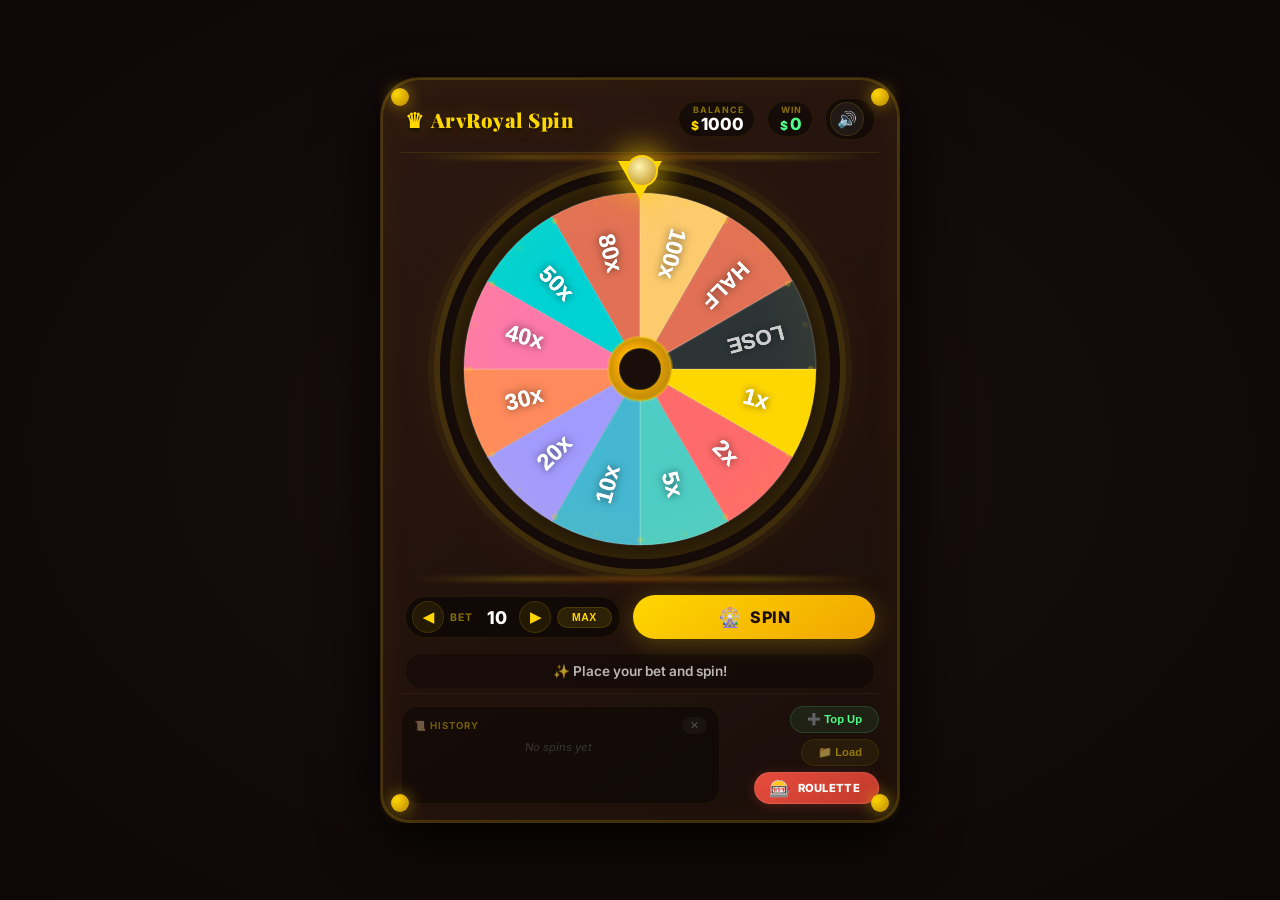
==== wheeloffortune.html @ 5ef1c6c4 "Create wheeloffortune.html" ====
<!DOCTYPE html>
<html lang="en">
<head>
    <meta charset="UTF-8" />
    <meta name="viewport" content="width=device-width, initial-scale=1.0, maximum-scale=1.0, user-scalable=no" />
    <title>🎰 ArvRoyal Spin - Wheel of Fortune</title>

    <!-- Google Fonts -->
    <link rel="preconnect" href="https://fonts.googleapis.com" />
    <link rel="preconnect" href="https://fonts.gstatic.com" crossorigin />
    <link href="https://fonts.googleapis.com/css2?family=Playfair+Display:ital,wght@0,700;0,900;1,700&family=Inter:wght@400;500;600;700;800;900&display=swap" rel="stylesheet" />

    <style>
        /* ── RESET & BASE ── */
        * {
            margin: 0;
            padding: 0;
            box-sizing: border-box;
        }

        body {
            background: radial-gradient(ellipse at center, #1a0e0e 0%, #0d0707 100%);
            min-height: 100vh;
            display: flex;
            justify-content: center;
            align-items: center;
            font-family: 'Inter', sans-serif;
            padding: 12px;
            margin: 0;
        }

        /* ── SLOT MACHINE SHELL ── */
        .slot-machine {
            position: relative;
            width: 100%;
            max-width: 520px;
            background: linear-gradient(145deg, #2c1810 0%, #1a0e0a 100%);
            border-radius: 40px 40px 28px 28px;
            padding: 20px 20px 18px;
            box-shadow:
                0 20px 60px rgba(0, 0, 0, 0.9),
                inset 0 0 0 2px rgba(255, 215, 0, 0.15),
                inset 0 0 40px rgba(255, 215, 0, 0.05);
            border: 1px solid rgba(255, 215, 0, 0.12);
            transition: all 0.3s;
        }

        /* ── CORNER GEMS ── */
        .corner-gem {
            position: absolute;
            width: 18px;
            height: 18px;
            border-radius: 50%;
            background: radial-gradient(circle at 30% 30%, #ffd700, #b8860b);
            box-shadow: 0 0 16px rgba(255, 215, 0, 0.5);
            pointer-events: none;
            z-index: 5;
        }
        .corner-gem.tl {
            top: 10px;
            left: 10px;
        }
        .corner-gem.tr {
            top: 10px;
            right: 10px;
        }
        .corner-gem.bl {
            bottom: 10px;
            left: 10px;
        }
        .corner-gem.br {
            bottom: 10px;
            right: 10px;
        }

        /* ── TOP BAR ── */
        .cabinet-top {
            display: flex;
            justify-content: space-between;
            align-items: center;
            padding: 0 4px 12px 4px;
            border-bottom: 1px solid rgba(255, 215, 0, 0.10);
            flex-wrap: wrap;
            gap: 6px;
        }

        .title {
            font-family: 'Playfair Display', serif;
            font-weight: 900;
            font-size: 1.25rem;
            color: #ffd700;
            text-shadow: 0 0 20px rgba(255, 215, 0, 0.25), 0 2px 4px rgba(0, 0, 0, 0.8);
            letter-spacing: 0.5px;
            display: flex;
            align-items: center;
            gap: 6px;
            cursor: pointer;
            user-select: none;
        }
        .title .icon {
            font-size: 1.3rem;
        }

        .stats {
            display: flex;
            align-items: center;
            gap: 12px;
            flex-wrap: wrap;
        }

        .stat {
            display: flex;
            flex-direction: column;
            align-items: flex-end;
            line-height: 1.1;
            background: rgba(0, 0, 0, 0.45);
            padding: 3px 10px 3px 12px;
            border-radius: 20px;
            border: 1px solid rgba(255, 215, 0, 0.08);
        }
        .stat .label {
            font-size: 0.55rem;
            font-weight: 700;
            letter-spacing: 1px;
            color: rgba(255, 215, 0, 0.5);
            text-transform: uppercase;
        }
        .stat .value {
            font-weight: 800;
            font-size: 1.05rem;
            color: #fff;
        }
        .stat .value .currency {
            color: #ffd700;
            font-size: 0.75rem;
            margin-right: 2px;
        }
        .stat .value.win {
            color: #4eff8a;
        }
        .stat .value.win .currency {
            color: #4eff8a;
        }

        .mute-btn {
            background: rgba(255, 255, 255, 0.06);
            border: 1px solid rgba(255, 215, 0, 0.12);
            border-radius: 50%;
            width: 34px;
            height: 34px;
            font-size: 1rem;
            cursor: pointer;
            transition: 0.2s;
            color: #ffd700;
            display: flex;
            align-items: center;
            justify-content: center;
        }
        .mute-btn:hover {
            background: rgba(255, 215, 0, 0.12);
            transform: scale(1.05);
        }

        /* ── REELS AREA (WHEEL) ── */
        .reels-area {
            position: relative;
            padding: 16px 0 14px;
            display: flex;
            justify-content: center;
            align-items: center;
        }

        .led-strip {
            position: absolute;
            left: 10px;
            right: 10px;
            height: 4px;
            background: linear-gradient(90deg, transparent, #ffd700, #ff6b00, #ffd700, transparent);
            border-radius: 4px;
            opacity: 0.3;
            filter: blur(2px);
        }
        .led-strip.top {
            top: 2px;
        }
        .led-strip.bottom {
            bottom: 2px;
        }

        /* ── WHEEL CONTAINER ── */
        .wheel-wrapper {
            position: relative;
            width: 100%;
            max-width: 400px;
            aspect-ratio: 1/1;
            margin: 0 auto;
        }

        /* ── POINTER ── */
        .pointer {
            position: absolute;
            top: -8px;
            left: 50%;
            transform: translateX(-50%);
            z-index: 20;
            width: 0;
            height: 0;
            border-left: 22px solid transparent;
            border-right: 22px solid transparent;
            border-top: 38px solid #ffd700;
            filter: drop-shadow(0 0 18px rgba(255, 215, 0, 0.7));
            pointer-events: none;
        }
        .pointer::after {
            content: '';
            position: absolute;
            top: -44px;
            left: -14px;
            width: 28px;
            height: 28px;
            border-radius: 50%;
            background: radial-gradient(circle at 40% 35%, #fff5b0, #b8860b);
            box-shadow: 0 0 30px rgba(255, 215, 0, 0.5);
            border: 2px solid #ffd700;
        }

        /* ── CANVAS ── */
        #wheelCanvas {
            width: 100% !important;
            height: 100% !important;
            display: block;
            border-radius: 50%;
            box-shadow:
                0 0 0 6px rgba(255, 215, 0, 0.08),
                0 0 0 12px rgba(255, 215, 0, 0.04),
                0 0 60px rgba(255, 215, 0, 0.06),
                inset 0 0 60px rgba(0, 0, 0, 0.4);
            cursor: pointer;
            background: #1a0e0a;
            touch-action: none;
        }

        /* ── CONTROLS ── */
        .controls {
            display: flex;
            justify-content: space-between;
            align-items: center;
            gap: 12px;
            padding: 12px 4px 6px;
            flex-wrap: wrap;
        }

        .bet-section {
            display: flex;
            align-items: center;
            gap: 6px;
            background: rgba(0, 0, 0, 0.5);
            border-radius: 30px;
            padding: 4px 8px 4px 6px;
            border: 1px solid rgba(255, 215, 0, 0.08);
            flex-wrap: wrap;
        }
        .bet-label {
            font-size: 0.65rem;
            font-weight: 700;
            letter-spacing: 1px;
            color: rgba(255, 215, 0, 0.5);
            text-transform: uppercase;
            margin-right: 2px;
        }
        .bet-display {
            font-weight: 800;
            font-size: 1.1rem;
            color: #fff;
            min-width: 32px;
            text-align: center;
        }
        .bet-btn {
            background: rgba(255, 215, 0, 0.08);
            border: 1px solid rgba(255, 215, 0, 0.12);
            border-radius: 50%;
            width: 32px;
            height: 32px;
            font-size: 0.85rem;
            color: #ffd700;
            cursor: pointer;
            transition: 0.2s;
            display: flex;
            align-items: center;
            justify-content: center;
            font-weight: 700;
        }
        .bet-btn:hover {
            background: rgba(255, 215, 0, 0.18);
            transform: scale(1.05);
        }
        .bet-btn:active {
            transform: scale(0.92);
        }

        .max-btn {
            background: rgba(255, 215, 0, 0.12);
            border: 1px solid rgba(255, 215, 0, 0.15);
            border-radius: 20px;
            padding: 4px 14px;
            font-size: 0.65rem;
            font-weight: 800;
            color: #ffd700;
            cursor: pointer;
            transition: 0.2s;
            letter-spacing: 0.5px;
            text-transform: uppercase;
        }
        .max-btn:hover {
            background: rgba(255, 215, 0, 0.22);
        }

        .spin-btn {
            background: linear-gradient(145deg, #ffd700, #f0a500);
            border: none;
            border-radius: 40px;
            padding: 10px 28px;
            font-family: 'Inter', sans-serif;
            font-weight: 800;
            font-size: 1rem;
            color: #1a0e0a;
            cursor: pointer;
            transition: 0.25s;
            display: flex;
            align-items: center;
            gap: 8px;
            box-shadow: 0 4px 24px rgba(255, 215, 0, 0.25);
            letter-spacing: 0.5px;
            flex: 1;
            justify-content: center;
            min-width: 120px;
            text-transform: uppercase;
        }
        .spin-btn:hover:not(:disabled) {
            transform: translateY(-2px);
            box-shadow: 0 8px 32px rgba(255, 215, 0, 0.35);
        }
        .spin-btn:active:not(:disabled) {
            transform: scale(0.96);
        }
        .spin-btn:disabled {
            opacity: 0.5;
            cursor: not-allowed;
            transform: none;
            box-shadow: none;
        }
        .spin-btn .spin-icon {
            font-size: 1.2rem;
        }

        /* ── MESSAGE ── */
        .message-area {
            padding: 8px 4px 4px;
            text-align: center;
        }
        .message {
            font-size: 0.85rem;
            font-weight: 600;
            color: rgba(255, 255, 255, 0.7);
            padding: 6px 12px;
            border-radius: 20px;
            background: rgba(0, 0, 0, 0.3);
            min-height: 36px;
            display: flex;
            align-items: center;
            justify-content: center;
            gap: 8px;
            transition: 0.3s;
            border: 1px solid rgba(255, 215, 0, 0.04);
        }
        .message.win {
            color: #4eff8a;
            border-color: rgba(78, 255, 138, 0.15);
            background: rgba(78, 255, 138, 0.06);
        }
        .message.lose {
            color: #ff4757;
            border-color: rgba(255, 71, 87, 0.15);
            background: rgba(255, 71, 87, 0.06);
        }
        .message.half {
            color: #ffa502;
            border-color: rgba(255, 165, 2, 0.15);
            background: rgba(255, 165, 2, 0.06);
        }
        .message.jackpot {
            color: #ffd700;
            border-color: rgba(255, 215, 0, 0.25);
            background: rgba(255, 215, 0, 0.08);
            animation: pulseGold 0.8s ease-in-out infinite alternate;
        }

        @keyframes pulseGold {
            0% {
                text-shadow: 0 0 10px rgba(255, 215, 0, 0.2);
            }
            100% {
                text-shadow: 0 0 30px rgba(255, 215, 0, 0.6);
            }
        }

        /* ── BOTTOM PANEL ── */
        .bottom-panel {
            display: flex;
            gap: 12px;
            padding-top: 12px;
            border-top: 1px solid rgba(255, 215, 0, 0.06);
            flex-wrap: wrap;
        }

        .history-box {
            flex: 2;
            min-width: 140px;
            background: rgba(0, 0, 0, 0.35);
            border-radius: 16px;
            padding: 10px 12px;
            border: 1px solid rgba(255, 215, 0, 0.05);
            max-height: 110px;
            display: flex;
            flex-direction: column;
        }
        .history-header {
            display: flex;
            justify-content: space-between;
            align-items: center;
            font-size: 0.6rem;
            font-weight: 700;
            letter-spacing: 1px;
            color: rgba(255, 215, 0, 0.4);
            text-transform: uppercase;
            margin-bottom: 4px;
        }
        .clear-btn {
            background: rgba(255, 255, 255, 0.04);
            border: none;
            color: rgba(255, 255, 255, 0.25);
            cursor: pointer;
            font-size: 0.7rem;
            padding: 2px 8px;
            border-radius: 10px;
            transition: 0.2s;
        }
        .clear-btn:hover {
            color: #ff4757;
            background: rgba(255, 71, 87, 0.08);
        }
        .history-list {
            list-style: none;
            overflow-y: auto;
            flex: 1;
            font-size: 0.7rem;
            font-weight: 500;
            color: rgba(255, 255, 255, 0.5);
            padding-right: 4px;
            display: flex;
            flex-direction: column;
            gap: 2px;
        }
        .history-list::-webkit-scrollbar {
            width: 3px;
        }
        .history-list::-webkit-scrollbar-track {
            background: transparent;
        }
        .history-list::-webkit-scrollbar-thumb {
            background: rgba(255, 215, 0, 0.2);
            border-radius: 10px;
        }
        .history-list li {
            padding: 2px 6px;
            border-radius: 6px;
            background: rgba(255, 255, 255, 0.02);
            display: flex;
            justify-content: space-between;
            white-space: nowrap;
        }
        .history-list li.empty {
            color: rgba(255, 255, 255, 0.15);
            font-style: italic;
            justify-content: center;
            background: transparent;
        }
        .history-list li .h-win {
            color: #4eff8a;
        }
        .history-list li .h-lose {
            color: #ff4757;
        }
        .history-list li .h-half {
            color: #ffa502;
        }
        .history-list li .h-mult {
            color: #ffd700;
        }

        .db-buttons {
            display: flex;
            gap: 6px;
            align-items: center;
            flex-wrap: wrap;
            flex: 1;
            min-width: 100px;
            justify-content: flex-end;
        }
        .topup-btn {
            background: rgba(78, 255, 138, 0.08);
            border: 1px solid rgba(78, 255, 138, 0.15);
            border-radius: 20px;
            padding: 6px 16px;
            font-size: 0.7rem;
            font-weight: 700;
            color: #4eff8a;
            cursor: pointer;
            transition: 0.2s;
            white-space: nowrap;
        }
        .topup-btn:hover {
            background: rgba(78, 255, 138, 0.16);
        }

        /* ── ROULETTE BUTTON (inline design) ── */
        .roulette-btn {
            display: inline-flex;
            align-items: center;
            gap: 6px;
            background: linear-gradient(145deg, #e74c3c, #c0392b);
            border: 1px solid rgba(255, 255, 255, 0.10);
            border-radius: 20px;
            padding: 6px 18px 6px 14px;
            font-size: 0.7rem;
            font-weight: 800;
            color: #fff;
            text-decoration: none;
            cursor: pointer;
            transition: 0.25s;
            box-shadow: 0 2px 12px rgba(231, 76, 60, 0.25);
            letter-spacing: 0.3px;
            text-transform: uppercase;
            font-family: 'Inter', sans-serif;
            white-space: nowrap;
        }
        .roulette-btn:hover {
            transform: translateY(-2px) scale(1.02);
            box-shadow: 0 6px 24px rgba(231, 76, 60, 0.4);
            background: linear-gradient(145deg, #ff6b6b, #e74c3c);
        }
        .roulette-btn:active {
            transform: scale(0.94);
            box-shadow: 0 2px 8px rgba(231, 76, 60, 0.2);
        }
        .roulette-btn .roulette-icon {
            font-size: 1.1rem;
            line-height: 1;
        }

        #fileInput {
            display: none;
        }
        .load-btn {
            background: rgba(255, 215, 0, 0.06);
            border: 1px solid rgba(255, 215, 0, 0.08);
            border-radius: 20px;
            padding: 6px 16px;
            font-size: 0.7rem;
            font-weight: 700;
            color: rgba(255, 215, 0, 0.5);
            cursor: pointer;
            transition: 0.2s;
            white-space: nowrap;
        }
        .load-btn:hover {
            background: rgba(255, 215, 0, 0.12);
            color: #ffd700;
        }

        /* ── RESPONSIVE ── */
        @media (max-width: 480px) {
            .slot-machine {
                padding: 14px 12px 12px;
                border-radius: 28px;
            }
            .title {
                font-size: 1rem;
            }
            .stat .value {
                font-size: 0.9rem;
            }
            .stat {
                padding: 2px 8px;
            }
            .bet-display {
                font-size: 0.95rem;
                min-width: 24px;
            }
            .spin-btn {
                padding: 8px 18px;
                font-size: 0.85rem;
                min-width: 90px;
            }
            .pointer {
                border-left-width: 16px;
                border-right-width: 16px;
                border-top-width: 28px;
                top: -4px;
            }
            .pointer::after {
                width: 20px;
                height: 20px;
                top: -34px;
                left: -10px;
            }
            .corner-gem {
                width: 12px;
                height: 12px;
            }
            .bottom-panel {
                flex-direction: column;
                gap: 8px;
            }
            .db-buttons {
                justify-content: flex-start;
            }
            .history-box {
                max-height: 80px;
            }
            .message {
                font-size: 0.75rem;
                min-height: 30px;
            }
            .roulette-btn {
                font-size: 0.6rem;
                padding: 5px 12px 5px 10px;
            }
            .roulette-btn .roulette-icon {
                font-size: 0.9rem;
            }
        }

        @media (max-width: 380px) {
            .stats {
                gap: 6px;
            }
            .stat .label {
                font-size: 0.45rem;
            }
            .stat .value {
                font-size: 0.75rem;
            }
            .bet-section {
                padding: 2px 6px;
            }
            .bet-btn {
                width: 26px;
                height: 26px;
                font-size: 0.7rem;
            }
            .max-btn {
                font-size: 0.55rem;
                padding: 2px 10px;
            }
            .spin-btn {
                font-size: 0.7rem;
                padding: 6px 14px;
                min-width: 70px;
            }
            .roulette-btn {
                font-size: 0.55rem;
                padding: 4px 10px 4px 8px;
            }
            .roulette-btn .roulette-icon {
                font-size: 0.8rem;
            }
        }

        /* ── SPINNING OVERLAY ── */
        .spin-overlay {
            display: none;
            position: absolute;
            inset: 0;
            border-radius: 50%;
            background: radial-gradient(circle, rgba(255, 215, 0, 0.02), transparent 70%);
            pointer-events: none;
            z-index: 10;
            animation: spinGlow 1s ease-in-out infinite alternate;
        }
        .spin-overlay.active {
            display: block;
        }

        @keyframes spinGlow {
            0% {
                opacity: 0.2;
                transform: scale(0.98);
            }
            100% {
                opacity: 0.6;
                transform: scale(1.02);
            }
        }

        /* ── WIN POPUP ── */
        .win-popup {
            display: none;
            position: absolute;
            top: 50%;
            left: 50%;
            transform: translate(-50%, -50%);
            z-index: 30;
            font-family: 'Playfair Display', serif;
            font-weight: 900;
            font-size: 2.2rem;
            color: #ffd700;
            text-shadow: 0 0 40px rgba(255, 215, 0, 0.6), 0 4px 20px rgba(0, 0, 0, 0.8);
            text-align: center;
            pointer-events: none;
            animation: popUp 0.7s cubic-bezier(0.34, 1.56, 0.64, 1) forwards;
        }
        .win-popup.show {
            display: block;
        }
        .win-popup .sub {
            font-size: 0.9rem;
            font-weight: 700;
            color: rgba(255, 255, 255, 0.6);
            font-family: 'Inter', sans-serif;
            margin-top: 4px;
        }

        @keyframes popUp {
            0% {
                transform: translate(-50%, -50%) scale(0.2);
                opacity: 0;
            }
            100% {
                transform: translate(-50%, -50%) scale(1);
                opacity: 1;
            }
        }

        /* ── CONFETTI ── */
        .confetti-container {
            position: absolute;
            inset: -20px;
            pointer-events: none;
            z-index: 25;
            overflow: hidden;
            border-radius: 50%;
        }
        .confetti-piece {
            position: absolute;
            width: 8px;
            height: 8px;
            border-radius: 2px;
            animation: confettiFall linear forwards;
        }
        @keyframes confettiFall {
            0% {
                transform: translateY(-20px) rotate(0deg);
                opacity: 1;
            }
            100% {
                transform: translateY(calc(100% + 40px)) rotate(720deg);
                opacity: 0;
            }
        }
    </style>
</head>

<body>

    <div class="slot-machine" id="app">

        <!-- Corner gems -->
        <span class="corner-gem tl"></span>
        <span class="corner-gem tr"></span>
        <span class="corner-gem bl"></span>
        <span class="corner-gem br"></span>

        <!-- ─── TOP BAR ─── -->
        <div class="cabinet-top">
            <div class="title">
                <span class="icon">♛</span> ArvRoyal Spin
            </div>
            <div class="stats">
                <div class="stat">
                    <span class="label">BALANCE</span>
                    <span class="value balance" id="balanceDisplay"><span class="currency">$</span>1000</span>
                </div>
                <div class="stat">
                    <span class="label">WIN</span>
                    <span class="value win" id="winDisplay"><span class="currency">$</span>0</span>
                </div>
                <div class="stat" style="flex-direction:row;gap:6px;align-items:center;padding-left:4px;">
                    <button class="mute-btn" id="muteBtn" aria-label="Toggle sound">🔊</button>
                </div>
            </div>
        </div>

        <!-- ─── WHEEL AREA ─── -->
        <div class="reels-area">
            <div class="led-strip top"></div>
            <div class="led-strip bottom"></div>

            <div class="wheel-wrapper" id="wheelWrapper">
                <!-- Pointer -->
                <div class="pointer" id="pointer"></div>

                <!-- Canvas -->
                <canvas id="wheelCanvas" width="600" height="600"></canvas>

                <!-- Overlays -->
                <div class="spin-overlay" id="spinOverlay"></div>
                <div class="win-popup" id="winPopup">
                    <span id="popupText">🎉 +$0</span>
                    <div class="sub" id="popupSub">x1 multiplier</div>
                </div>
                <div class="confetti-container" id="confettiContainer"></div>
            </div>
        </div>

        <!-- ─── CONTROLS ─── -->
        <div class="controls">
            <div class="bet-section">
                <button class="bet-btn" id="betDown" aria-label="Decrease bet">◀</button>
                <span class="bet-label">BET</span>
                <span class="bet-display" id="betDisplay">10</span>
                <button class="bet-btn" id="betUp" aria-label="Increase bet">▶</button>
                <button class="max-btn" id="maxBetBtn">MAX</button>
            </div>
            <button class="spin-btn" id="spinBtn">
                <span class="spin-icon">🎡</span> SPIN
            </button>
        </div>

        <!-- ─── MESSAGE ─── -->
        <div class="message-area">
            <div class="message info" id="messageDisplay">✨ Place your bet and spin!</div>
        </div>

        <!-- ─── BOTTOM PANEL ─── -->
        <div class="bottom-panel">
            <div class="history-box">
                <div class="history-header">
                    <span>📜 HISTORY</span>
                    <button class="clear-btn" id="clearHistoryBtn" aria-label="Clear history">✕</button>
                </div>
                <ul class="history-list" id="historyList">
                    <li class="empty">No spins yet</li>
                </ul>
            </div>
            <div class="db-buttons">
                <button class="topup-btn" id="topUpBtn">➕ Top Up</button>
                <button class="load-btn" id="loadBtn">📁 Load</button>
                <!-- ─── ROULETTE BUTTON (inline) ─── -->
                <a href="index.html" class="roulette-btn">
                    <span class="roulette-icon"> 🎰</span> Roulette
                </a>
                <input type="file" id="fileInput" accept=".json" />
            </div>
        </div>
    </div>

    <!-- ════════════════════════════════════════════════
    AUDIO
    ════════════════════════════════════════════════ -->
    <audio id="bgMusic" loop preload="auto">
        <source src="bgmusicslotmachine.mp3" type="audio/mpeg" />
    </audio>
    <audio id="spinningSound" loop preload="auto">
        <source src="Spinning-slotmachine.mp3" type="audio/mpeg" />
    </audio>
    <audio id="jackpotSound" preload="auto">
        <source src="Slot-Machine-Jackpot-Sound-Effect.mp3" type="audio/mpeg" />
    </audio>

    <!-- ════════════════════════════════════════════════
    JAVASCRIPT
    ════════════════════════════════════════════════ -->
    <script>
        (function() {
            'use strict';

            // ─── SEGMENTS ───
            const SEGMENTS = [
                { label: '1x', value: 1, color: '#FFD700' },
                { label: '2x', value: 2, color: '#FF6B6B' },
                { label: '5x', value: 5, color: '#4ECDC4' },
                { label: '10x', value: 10, color: '#45B7D1' },
                { label: '20x', value: 20, color: '#A29BFE' },
                { label: '30x', value: 30, color: '#FF8A5C' },
                { label: '40x', value: 40, color: '#FD79A8' },
                { label: '50x', value: 50, color: '#00D2D3' },
                { label: '80x', value: 80, color: '#E17055' },
                { label: '100x', value: 100, color: '#FDCB6E' },
                { label: 'HALF', value: 'half', color: '#E17055' },
                { label: 'LOSE', value: 'lose', color: '#2D3436' }
            ];

            const NUM_SEGMENTS = SEGMENTS.length;
            const ANGLE_PER_SEG = (2 * Math.PI) / NUM_SEGMENTS;

            // ─── STATE ───
            let balance = 1000;
            let bet = 10;
            let currentWin = 0;
            let history = [];
            let isSpinning = false;
            let isMuted = false;
            let rotation = 0; // current rotation in radians
            let animId = null;

            // ─── DOM REFS ───
            const canvas = document.getElementById('wheelCanvas');
            const ctx = canvas.getContext('2d');
            const balanceDisplay = document.getElementById('balanceDisplay');
            const winDisplay = document.getElementById('winDisplay');
            const betDisplay = document.getElementById('betDisplay');
            const messageDisplay = document.getElementById('messageDisplay');
            const historyList = document.getElementById('historyList');
            const spinBtn = document.getElementById('spinBtn');
            const betUp = document.getElementById('betUp');
            const betDown = document.getElementById('betDown');
            const maxBetBtn = document.getElementById('maxBetBtn');
            const muteBtn = document.getElementById('muteBtn');
            const topUpBtn = document.getElementById('topUpBtn');
            const clearHistoryBtn = document.getElementById('clearHistoryBtn');
            const fileInput = document.getElementById('fileInput');
            const loadBtn = document.getElementById('loadBtn');
            const spinOverlay = document.getElementById('spinOverlay');
            const winPopup = document.getElementById('winPopup');
            const popupText = document.getElementById('popupText');
            const popupSub = document.getElementById('popupSub');
            const confettiContainer = document.getElementById('confettiContainer');

            // ─── AUDIO ───
            const bgMusic = document.getElementById('bgMusic');
            const spinningSound = document.getElementById('spinningSound');
            const jackpotSound = document.getElementById('jackpotSound');

            // ─── HELPERS ───
            function formatCurrency(amount) {
                return '$' + Math.floor(amount);
            }

            function updateUI() {
                balanceDisplay.innerHTML = `<span class="currency">$</span>${Math.floor(balance)}`;
                winDisplay.innerHTML = `<span class="currency">$</span>${Math.floor(currentWin)}`;
                betDisplay.textContent = bet;
                if (balance < bet) {
                    bet = Math.max(1, Math.floor(balance));
                    betDisplay.textContent = bet;
                }
                if (balance <= 0) {
                    spinBtn.disabled = true;
                    messageDisplay.textContent = '💔 Out of funds! Tap Top Up to continue.';
                    messageDisplay.className = 'message lose';
                } else {
                    spinBtn.disabled = isSpinning;
                }
                renderHistory();
                drawWheel();
            }

            function setMessage(text, type = 'info') {
                messageDisplay.textContent = text;
                messageDisplay.className = 'message ' + type;
            }

            // ─── DRAW WHEEL ───
            function drawWheel() {
                const w = canvas.width;
                const h = canvas.height;
                const cx = w / 2;
                const cy = h / 2;
                const radius = Math.min(w, h) * 0.44;

                ctx.clearRect(0, 0, w, h);

                // Glow ring
                const grad = ctx.createRadialGradient(cx, cy, radius * 0.85, cx, cy, radius * 1.08);
                grad.addColorStop(0, 'rgba(255,215,0,0)');
                grad.addColorStop(0.5, 'rgba(255,215,0,0.04)');
                grad.addColorStop(1, 'rgba(255,215,0,0.12)');
                ctx.beginPath();
                ctx.arc(cx, cy, radius * 1.08, 0, 2 * Math.PI);
                ctx.fillStyle = grad;
                ctx.fill();

                // Draw segments
                for (let i = 0; i < NUM_SEGMENTS; i++) {
                    const start = i * ANGLE_PER_SEG + rotation;
                    const end = start + ANGLE_PER_SEG;
                    const seg = SEGMENTS[i];

                    ctx.beginPath();
                    ctx.moveTo(cx, cy);
                    ctx.arc(cx, cy, radius, start, end);
                    ctx.closePath();

                    // Fill
                    ctx.fillStyle = seg.color;
                    ctx.fill();

                    // Border
                    ctx.lineWidth = 1.5;
                    ctx.strokeStyle = 'rgba(255,255,255,0.15)';
                    ctx.stroke();

                    // Label
                    const midAngle = start + ANGLE_PER_SEG / 2;
                    const labelRadius = radius * 0.68;
                    const lx = cx + Math.cos(midAngle) * labelRadius;
                    const ly = cy + Math.sin(midAngle) * labelRadius;

                    ctx.save();
                    ctx.translate(lx, ly);
                    ctx.rotate(midAngle + (midAngle > Math.PI / 2 ? Math.PI : 0));

                    const isSpecial = seg.value === 'half' || seg.value === 'lose';
                    const fontSize = isSpecial ? radius * 0.12 : radius * 0.13;
                    ctx.font = `700 ${fontSize}px 'Inter', sans-serif`;
                    ctx.textAlign = 'center';
                    ctx.textBaseline = 'middle';

                    // Shadow
                    ctx.shadowColor = 'rgba(0,0,0,0.6)';
                    ctx.shadowBlur = 8;
                    ctx.fillStyle = '#fff';
                    ctx.fillText(seg.label, 0, 0);

                    ctx.shadowBlur = 0;
                    ctx.fillStyle = seg.value === 'lose' ? '#ccc' : '#fff';
                    ctx.fillText(seg.label, 0, 0);

                    ctx.restore();
                }

                // Center decoration
                const grad2 = ctx.createRadialGradient(cx - radius * 0.06, cy - radius * 0.06, 0, cx, cy, radius * 0.20);
                grad2.addColorStop(0, '#ffd700');
                grad2.addColorStop(0.5, '#f0a500');
                grad2.addColorStop(1, '#b8860b');
                ctx.beginPath();
                ctx.arc(cx, cy, radius * 0.18, 0, 2 * Math.PI);
                ctx.fillStyle = grad2;
                ctx.fill();
                ctx.lineWidth = 3;
                ctx.strokeStyle = 'rgba(255,215,0,0.3)';
                ctx.stroke();

                // Inner gold ring
                ctx.beginPath();
                ctx.arc(cx, cy, radius * 0.12, 0, 2 * Math.PI);
                ctx.fillStyle = '#1a0e0a';
                ctx.fill();
                ctx.lineWidth = 2;
                ctx.strokeStyle = 'rgba(255,215,0,0.2)';
                ctx.stroke();

                // Outer ring dots
                for (let i = 0; i < NUM_SEGMENTS * 2; i++) {
                    const angle = (i / (NUM_SEGMENTS * 2)) * 2 * Math.PI + rotation;
                    const dotR = radius * 0.97;
                    const dx = cx + Math.cos(angle) * dotR;
                    const dy = cy + Math.sin(angle) * dotR;
                    ctx.beginPath();
                    ctx.arc(dx, dy, 3, 0, 2 * Math.PI);
                    ctx.fillStyle = i % 2 === 0 ? 'rgba(255,215,0,0.25)' : 'rgba(255,215,0,0.08)';
                    ctx.fill();
                }

                // Inner glow
                const grad3 = ctx.createRadialGradient(cx, cy, radius * 0.2, cx, cy, radius);
                grad3.addColorStop(0, 'rgba(255,215,0,0)');
                grad3.addColorStop(0.7, 'rgba(255,215,0,0)');
                grad3.addColorStop(1, 'rgba(255,215,0,0.03)');
                ctx.beginPath();
                ctx.arc(cx, cy, radius, 0, 2 * Math.PI);
                ctx.fillStyle = grad3;
                ctx.fill();
            }

            // ─── GET SEGMENT AT TOP ───
            function getSegmentAtPointer() {
                // Pointer is at top = -π/2
                const pointerAngle = -Math.PI / 2;
                // Effective angle in wheel space
                let effective = (pointerAngle - rotation) % (2 * Math.PI);
                while (effective < 0) effective += 2 * Math.PI;

                const idx = Math.floor(effective / ANGLE_PER_SEG) % NUM_SEGMENTS;
                return { index: idx, segment: SEGMENTS[idx] };
            }

            // ─── SPIN ───
            function spinWheel() {
                if (isSpinning) return;
                if (balance < bet) {
                    setMessage('❌ Insufficient balance!', 'lose');
                    return;
                }
                if (bet <= 0) {
                    setMessage('⚠️ Bet must be at least 1', 'lose');
                    return;
                }
                if (balance <= 0) {
                    setMessage('💔 Out of funds! Tap Top Up.', 'lose');
                    return;
                }

                // Deduct bet
                balance -= bet;
                currentWin = 0;
                updateUI();

                isSpinning = true;
                spinBtn.disabled = true;
                spinOverlay.classList.add('active');
                winPopup.classList.remove('show');
                confettiContainer.innerHTML = '';
                setMessage('🎡 Spinning...', 'info');

                // Play spinning sound
                if (!isMuted) {
                    spinningSound.currentTime = 0;
                    spinningSound.play().catch(() => {});
                }

                // Random target: at least 5 full rotations + random offset
                const extraRotations = 5 + Math.random() * 4;
                const targetRotation = rotation + extraRotations * 2 * Math.PI + (Math.random() * 2 * Math.PI);

                const startRotation = rotation;
                const duration = 4000 + Math.random() * 1200;
                const startTime = performance.now();

                // Easing function (cubic-bezier-like deceleration)
                function easeOut(t) {
                    return 1 - Math.pow(1 - t, 3);
                }

                function animateSpin(time) {
                    const elapsed = time - startTime;
                    const progress = Math.min(elapsed / duration, 1);
                    const eased = easeOut(progress);

                    rotation = startRotation + (targetRotation - startRotation) * eased;
                    drawWheel();

                    if (progress < 1) {
                        animId = requestAnimationFrame(animateSpin);
                    } else {
                        rotation = targetRotation;
                        drawWheel();
                        // Done spinning
                        onSpinComplete();
                    }
                }

                animId = requestAnimationFrame(animateSpin);
            }

            function onSpinComplete() {
                isSpinning = false;
                spinBtn.disabled = false;
                spinOverlay.classList.remove('active');

                // Stop spinning sound
                if (!isMuted) {
                    spinningSound.pause();
                    spinningSound.currentTime = 0;
                }

                // Determine result
                const result = getSegmentAtPointer();
                const seg = result.segment;
                const label = seg.label;
                let winAmount = 0;
                let resultType = 'info';
                let resultMsg = '';

                if (seg.value === 'lose') {
                    winAmount = 0;
                    resultType = 'lose';
                    resultMsg = `💀 LOSE! You lost $${bet}`;
                    setMessage(resultMsg, 'lose');
                } else if (seg.value === 'half') {
                    winAmount = Math.floor(bet * 0.5);
                    resultType = 'half';
                    resultMsg = `✂️ HALF! You got $${winAmount} back (lost $${bet - winAmount})`;
                    setMessage(resultMsg, 'half');
                } else {
                    winAmount = bet * seg.value;
                    resultType = 'win';
                    if (seg.value >= 50) {
                        resultMsg = `🏆 JACKPOT! ${label} = $${winAmount}`;
                        setMessage(resultMsg, 'jackpot');
                        // Play jackpot sound
                        if (!isMuted) {
                            jackpotSound.currentTime = 0;
                            jackpotSound.play().catch(() => {});
                        }
                        // Confetti for big wins
                        if (seg.value >= 50) {
                            spawnConfetti(seg.value >= 80 ? 60 : 30);
                        }
                        // Show popup
                        showWinPopup(`🎉 +$${winAmount}`, `${label} multiplier!`);
                    } else {
                        resultMsg = `🎯 ${label} = $${winAmount}`;
                        setMessage(resultMsg, 'win');
                        if (seg.value >= 20) {
                            spawnConfetti(12);
                        }
                    }
                }

                // Update balance
                balance += winAmount;
                currentWin = winAmount;

                // Add to history
                const entry = {
                    label: label,
                    bet: bet,
                    win: winAmount,
                    net: winAmount - bet,
                    type: resultType
                };
                history.unshift(entry);
                if (history.length > 100) history.pop();

                updateUI();

                // Auto-play background music if not playing
                if (!isMuted && bgMusic.paused) {
                    bgMusic.play().catch(() => {});
                }
            }

            // ─── WIN POPUP ───
            function showWinPopup(text, sub) {
                popupText.textContent = text;
                popupSub.textContent = sub;
                winPopup.classList.remove('show');
                // Force reflow
                void winPopup.offsetWidth;
                winPopup.classList.add('show');
                setTimeout(() => {
                    winPopup.classList.remove('show');
                }, 1800);
            }

            // ─── CONFETTI ───
            function spawnConfetti(count = 30) {
                const container = confettiContainer;
                container.innerHTML = '';
                const colors = ['#ffd700', '#ff6b6b', '#4ecdc4', '#45b7d1', '#a29bfe', '#ff8a5c', '#fd79a8', '#fdcb6e', '#00d2d3',
                    '#ff4757'
                ];
                for (let i = 0; i < count; i++) {
                    const el = document.createElement('div');
                    el.className = 'confetti-piece';
                    const size = 4 + Math.random() * 8;
                    el.style.width = size + 'px';
                    el.style.height = size * (0.5 + Math.random()) + 'px';
                    el.style.background = colors[Math.floor(Math.random() * colors.length)];
                    el.style.left = Math.random() * 100 + '%';
                    el.style.top = '-10px';
                    el.style.borderRadius = Math.random() > 0.5 ? '50%' : '2px';
                    el.style.animationDuration = (1.5 + Math.random() * 2) + 's';
                    el.style.animationDelay = (Math.random() * 0.8) + 's';
                    el.style.transform = 'rotate(' + (Math.random() * 360) + 'deg)';
                    container.appendChild(el);
                }
                setTimeout(() => {
                    container.innerHTML = '';
                }, 4000);
            }

            // ─── HISTORY ───
            function renderHistory() {
                if (history.length === 0) {
                    historyList.innerHTML = '<li class="empty">No spins yet</li>';
                    return;
                }
                let html = '';
                for (const item of history.slice(0, 20)) {
                    const net = item.net;
                    let cls = 'h-win';
                    let sign = '+';
                    if (net < 0) { cls = 'h-lose';
                        sign = ''; } else if (net === 0) { cls = 'h-half';
                        sign = '±'; }
                    const labelDisplay = item.label.padEnd(5);
                    html += `<li><span>${item.label}</span><span class="${cls}">${sign}$${Math.abs(net)}</span></li>`;
                }
                historyList.innerHTML = html;
            }

            // ─── TOP UP ───
            function topUp() {
                const amount = 500;
                balance += amount;
                setMessage(`💰 Topped up +$${amount}`, 'win');
                updateUI();
                if (!isMuted && bgMusic.paused) {
                    bgMusic.play().catch(() => {});
                }
            }

            // ─── SAVE / LOAD ───
            function saveGame() {
                const data = {
                    balance: balance,
                    bet: bet,
                    history: history,
                    rotation: rotation
                };
                const blob = new Blob([JSON.stringify(data, null, 2)], { type: 'application/json' });
                const url = URL.createObjectURL(blob);
                const a = document.createElement('a');
                a.href = url;
                a.download = 'arvroyal_save.json';
                a.click();
                URL.revokeObjectURL(url);
                setMessage('💾 Game saved!', 'win');
            }

            function loadGame(file) {
                const reader = new FileReader();
                reader.onload = (e) => {
                    try {
                        const data = JSON.parse(e.target.result);
                        if (typeof data.balance === 'number') balance = data.balance;
                        if (typeof data.bet === 'number') bet = Math.max(1, data.bet);
                        if (Array.isArray(data.history)) history = data.history;
                        if (typeof data.rotation === 'number') rotation = data.rotation;
                        setMessage('📂 Game loaded!', 'win');
                        updateUI();
                    } catch (err) {
                        setMessage('❌ Invalid save file', 'lose');
                    }
                };
                reader.readAsText(file);
            }

            // ─── MUTE ───
            function toggleMute() {
                isMuted = !isMuted;
                muteBtn.textContent = isMuted ? '🔇' : '🔊';
                if (isMuted) {
                    bgMusic.pause();
                    spinningSound.pause();
                    jackpotSound.pause();
                } else {
                    bgMusic.play().catch(() => {});
                }
            }

            // ─── EVENT BINDING ───
            spinBtn.addEventListener('click', spinWheel);

            betUp.addEventListener('click', () => {
                if (isSpinning) return;
                const increments = [1, 2, 5, 10, 20, 50, 100];
                let next = bet;
                for (const inc of increments) {
                    if (bet < inc) { next = inc; break; }
                }
                if (next > balance) next = Math.floor(balance);
                if (next < 1) next = 1;
                bet = next;
                if (bet > balance) bet = Math.floor(balance);
                updateUI();
            });

            betDown.addEventListener('click', () => {
                if (isSpinning) return;
                const increments = [100, 50, 20, 10, 5, 2, 1];
                let next = bet;
                for (const inc of increments) {
                    if (bet > inc) { next = inc; break; }
                }
                if (next < 1) next = 1;
                bet = next;
                updateUI();
            });

            maxBetBtn.addEventListener('click', () => {
                if (isSpinning) return;
                bet = Math.max(1, Math.floor(balance));
                updateUI();
            });

            muteBtn.addEventListener('click', toggleMute);

            topUpBtn.addEventListener('click', topUp);

            clearHistoryBtn.addEventListener('click', () => {
                if (isSpinning) return;
                history = [];
                updateUI();
                setMessage('🧹 History cleared', 'info');
            });

            loadBtn.addEventListener('click', () => {
                fileInput.click();
            });

            fileInput.addEventListener('change', (e) => {
                if (e.target.files.length > 0) {
                    loadGame(e.target.files[0]);
                }
                e.target.value = '';
            });

            // Keyboard shortcuts
            document.addEventListener('keydown', (e) => {
                if (e.key === ' ' || e.key === 'Enter') {
                    e.preventDefault();
                    spinBtn.click();
                }
                if (e.key === 'ArrowUp') betUp.click();
                if (e.key === 'ArrowDown') betDown.click();
                if (e.key === 'm' || e.key === 'M') muteBtn.click();
            });

            // ─── RESIZE ───
            function resizeCanvas() {
                const wrapper = document.getElementById('wheelWrapper');
                const rect = wrapper.getBoundingClientRect();
                const size = Math.min(rect.width, rect.height, 600);
                const dpr = window.devicePixelRatio || 1;
                canvas.width = size * dpr;
                canvas.height = size * dpr;
                canvas.style.width = size + 'px';
                canvas.style.height = size + 'px';
                ctx.scale(dpr, dpr);
                // Redraw
                drawWheel();
            }

            window.addEventListener('resize', resizeCanvas);

            // ─── INIT ───
            function init() {
                resizeCanvas();
                updateUI();
                setMessage('✨ Place your bet and spin!', 'info');
                // Start background music
                if (!isMuted) {
                    bgMusic.volume = 0.4;
                    bgMusic.play().catch(() => {});
                }
                // Spin sound volume
                spinningSound.volume = 0.3;
                jackpotSound.volume = 0.5;
            }

            // ─── HANDLE TOUCH ON CANVAS (spin) ───
            canvas.addEventListener('click', () => {
                if (!isSpinning) spinBtn.click();
            });
            canvas.addEventListener('touchstart', (e) => {
                e.preventDefault();
                if (!isSpinning) spinBtn.click();
            }, { passive: false });

            // ─── EXPOSE SAVE (double-tap title to save) ───
            document.querySelector('.title').addEventListener('dblclick', saveGame);

            // ─── START ───
            init();

            // ─── PERIODIC SAVE (autosave to localStorage) ───
            setInterval(() => {
                try {
                    const data = {
                        balance: balance,
                        bet: bet,
                        history: history.slice(0, 50),
                        rotation: rotation
                    };
                    localStorage.setItem('arvroyal_autosave', JSON.stringify(data));
                } catch (_) { /* ignore */ }
            }, 30000);

            // Load autosave if exists
            try {
                const saved = localStorage.getItem('arvroyal_autosave');
                if (saved) {
                    const data = JSON.parse(saved);
                    if (typeof data.balance === 'number') balance = data.balance;
                    if (typeof data.bet === 'number') bet = Math.max(1, data.bet);
                    if (Array.isArray(data.history)) history = data.history;
                    if (typeof data.rotation === 'number') rotation = data.rotation;
                    updateUI();
                    setMessage('🔄 Autosave loaded', 'info');
                }
            } catch (_) { /* ignore */ }

        })();
    </script>

</body>
</html>
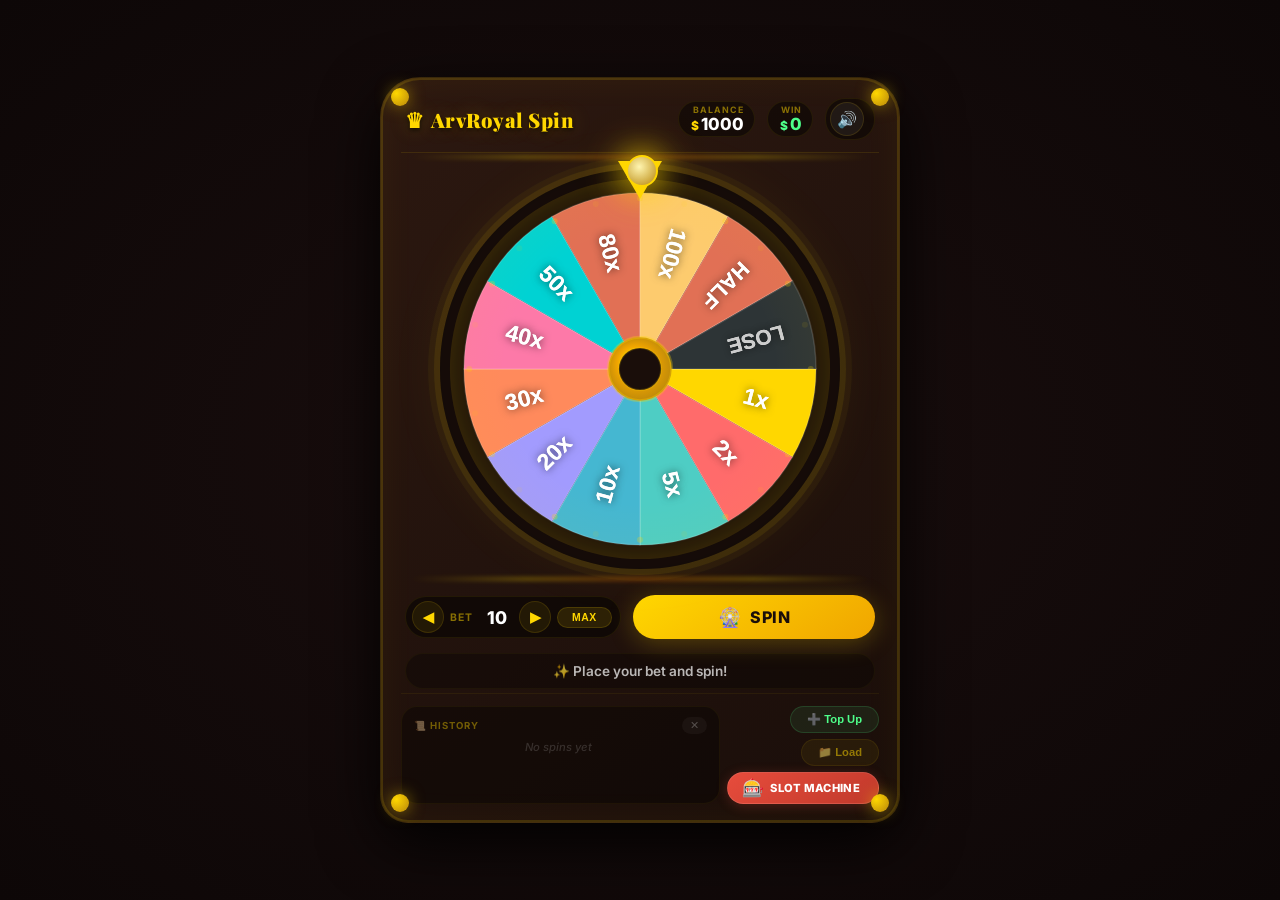
==== commit 0a9763e9: "Update wheeloffortune.html" ====
--- a/wheeloffortune.html
+++ b/wheeloffortune.html
@@ -858,7 +858,7 @@
                 <button class="load-btn" id="loadBtn">📁 Load</button>
                 <!-- ─── ROULETTE BUTTON (inline) ─── -->
                 <a href="index.html" class="roulette-btn">
-                    <span class="roulette-icon"> 🎰</span> Roulette
+                    <span class="roulette-icon"> 🎰</span> Slot machine
                 </a>
                 <input type="file" id="fileInput" accept=".json" />
             </div>
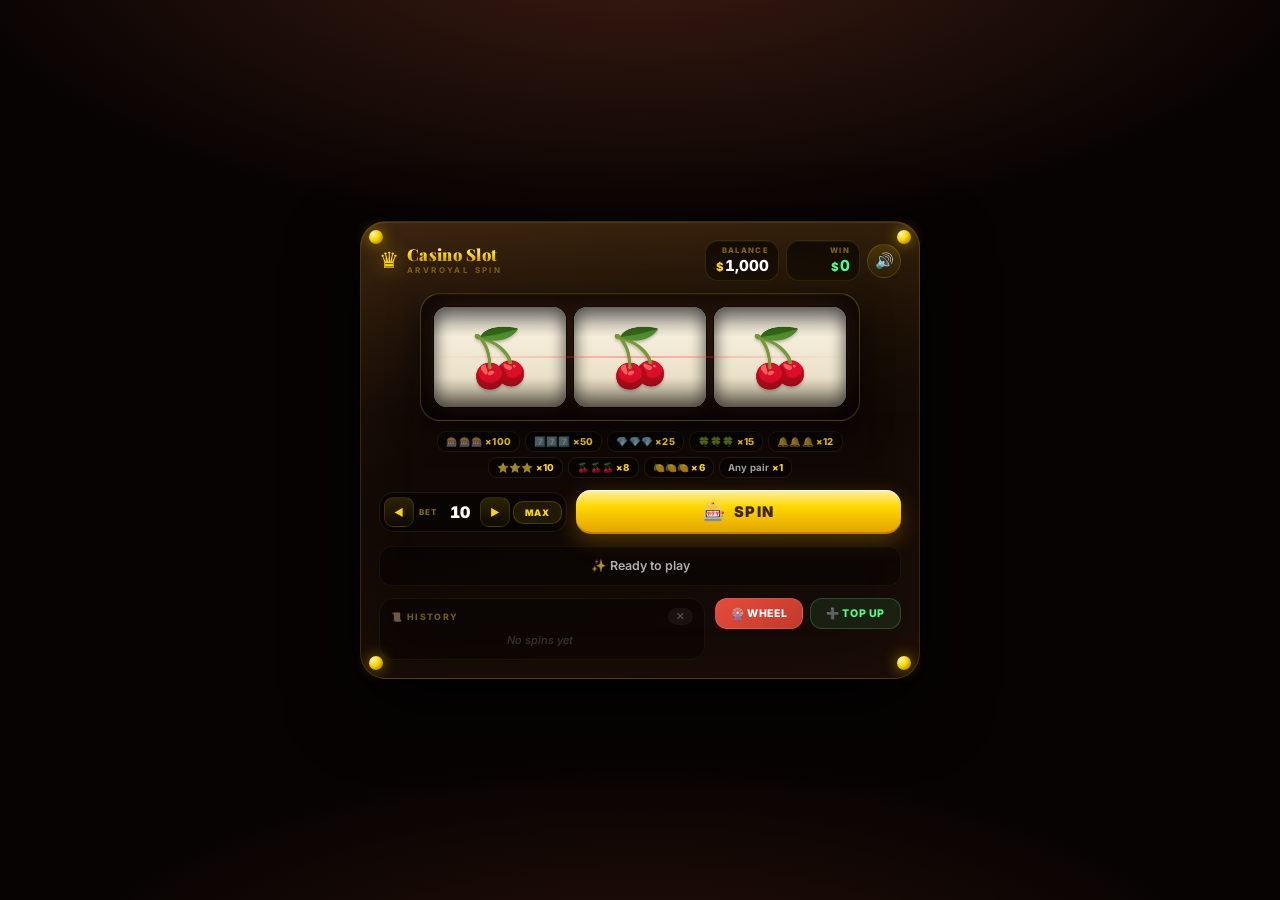
==== commit ac87f55d: "Update wheeloffortune.html" ====
--- a/wheeloffortune.html
+++ b/wheeloffortune.html
@@ -1,1512 +1,773 @@
 <!DOCTYPE html>
 <html lang="en">
 <head>
-    <meta charset="UTF-8" />
-    <meta name="viewport" content="width=device-width, initial-scale=1.0, maximum-scale=1.0, user-scalable=no" />
-    <title>🎰 ArvRoyal Spin - Wheel of Fortune</title>
-
-    <!-- Google Fonts -->
-    <link rel="preconnect" href="https://fonts.googleapis.com" />
-    <link rel="preconnect" href="https://fonts.gstatic.com" crossorigin />
-    <link href="https://fonts.googleapis.com/css2?family=Playfair+Display:ital,wght@0,700;0,900;1,700&family=Inter:wght@400;500;600;700;800;900&display=swap" rel="stylesheet" />
-
-    <style>
-        /* ── RESET & BASE ── */
-        * {
-            margin: 0;
-            padding: 0;
-            box-sizing: border-box;
-        }
-
-        body {
-            background: radial-gradient(ellipse at center, #1a0e0e 0%, #0d0707 100%);
-            min-height: 100vh;
-            display: flex;
-            justify-content: center;
-            align-items: center;
-            font-family: 'Inter', sans-serif;
-            padding: 12px;
-            margin: 0;
-        }
-
-        /* ── SLOT MACHINE SHELL ── */
-        .slot-machine {
-            position: relative;
-            width: 100%;
-            max-width: 520px;
-            background: linear-gradient(145deg, #2c1810 0%, #1a0e0a 100%);
-            border-radius: 40px 40px 28px 28px;
-            padding: 20px 20px 18px;
-            box-shadow:
-                0 20px 60px rgba(0, 0, 0, 0.9),
-                inset 0 0 0 2px rgba(255, 215, 0, 0.15),
-                inset 0 0 40px rgba(255, 215, 0, 0.05);
-            border: 1px solid rgba(255, 215, 0, 0.12);
-            transition: all 0.3s;
-        }
-
-        /* ── CORNER GEMS ── */
-        .corner-gem {
-            position: absolute;
-            width: 18px;
-            height: 18px;
-            border-radius: 50%;
-            background: radial-gradient(circle at 30% 30%, #ffd700, #b8860b);
-            box-shadow: 0 0 16px rgba(255, 215, 0, 0.5);
-            pointer-events: none;
-            z-index: 5;
-        }
-        .corner-gem.tl {
-            top: 10px;
-            left: 10px;
-        }
-        .corner-gem.tr {
-            top: 10px;
-            right: 10px;
-        }
-        .corner-gem.bl {
-            bottom: 10px;
-            left: 10px;
-        }
-        .corner-gem.br {
-            bottom: 10px;
-            right: 10px;
-        }
-
-        /* ── TOP BAR ── */
-        .cabinet-top {
-            display: flex;
-            justify-content: space-between;
-            align-items: center;
-            padding: 0 4px 12px 4px;
-            border-bottom: 1px solid rgba(255, 215, 0, 0.10);
-            flex-wrap: wrap;
-            gap: 6px;
-        }
-
-        .title {
-            font-family: 'Playfair Display', serif;
-            font-weight: 900;
-            font-size: 1.25rem;
-            color: #ffd700;
-            text-shadow: 0 0 20px rgba(255, 215, 0, 0.25), 0 2px 4px rgba(0, 0, 0, 0.8);
-            letter-spacing: 0.5px;
-            display: flex;
-            align-items: center;
-            gap: 6px;
-            cursor: pointer;
-            user-select: none;
-        }
-        .title .icon {
-            font-size: 1.3rem;
-        }
-
-        .stats {
-            display: flex;
-            align-items: center;
-            gap: 12px;
-            flex-wrap: wrap;
-        }
-
-        .stat {
-            display: flex;
-            flex-direction: column;
-            align-items: flex-end;
-            line-height: 1.1;
-            background: rgba(0, 0, 0, 0.45);
-            padding: 3px 10px 3px 12px;
-            border-radius: 20px;
-            border: 1px solid rgba(255, 215, 0, 0.08);
-        }
-        .stat .label {
-            font-size: 0.55rem;
-            font-weight: 700;
-            letter-spacing: 1px;
-            color: rgba(255, 215, 0, 0.5);
-            text-transform: uppercase;
-        }
-        .stat .value {
-            font-weight: 800;
-            font-size: 1.05rem;
-            color: #fff;
-        }
-        .stat .value .currency {
-            color: #ffd700;
-            font-size: 0.75rem;
-            margin-right: 2px;
-        }
-        .stat .value.win {
-            color: #4eff8a;
-        }
-        .stat .value.win .currency {
-            color: #4eff8a;
-        }
-
-        .mute-btn {
-            background: rgba(255, 255, 255, 0.06);
-            border: 1px solid rgba(255, 215, 0, 0.12);
-            border-radius: 50%;
-            width: 34px;
-            height: 34px;
-            font-size: 1rem;
-            cursor: pointer;
-            transition: 0.2s;
-            color: #ffd700;
-            display: flex;
-            align-items: center;
-            justify-content: center;
-        }
-        .mute-btn:hover {
-            background: rgba(255, 215, 0, 0.12);
-            transform: scale(1.05);
-        }
-
-        /* ── REELS AREA (WHEEL) ── */
-        .reels-area {
-            position: relative;
-            padding: 16px 0 14px;
-            display: flex;
-            justify-content: center;
-            align-items: center;
-        }
-
-        .led-strip {
-            position: absolute;
-            left: 10px;
-            right: 10px;
-            height: 4px;
-            background: linear-gradient(90deg, transparent, #ffd700, #ff6b00, #ffd700, transparent);
-            border-radius: 4px;
-            opacity: 0.3;
-            filter: blur(2px);
-        }
-        .led-strip.top {
-            top: 2px;
-        }
-        .led-strip.bottom {
-            bottom: 2px;
-        }
-
-        /* ── WHEEL CONTAINER ── */
-        .wheel-wrapper {
-            position: relative;
-            width: 100%;
-            max-width: 400px;
-            aspect-ratio: 1/1;
-            margin: 0 auto;
-        }
-
-        /* ── POINTER ── */
-        .pointer {
-            position: absolute;
-            top: -8px;
-            left: 50%;
-            transform: translateX(-50%);
-            z-index: 20;
-            width: 0;
-            height: 0;
-            border-left: 22px solid transparent;
-            border-right: 22px solid transparent;
-            border-top: 38px solid #ffd700;
-            filter: drop-shadow(0 0 18px rgba(255, 215, 0, 0.7));
-            pointer-events: none;
-        }
-        .pointer::after {
-            content: '';
-            position: absolute;
-            top: -44px;
-            left: -14px;
-            width: 28px;
-            height: 28px;
-            border-radius: 50%;
-            background: radial-gradient(circle at 40% 35%, #fff5b0, #b8860b);
-            box-shadow: 0 0 30px rgba(255, 215, 0, 0.5);
-            border: 2px solid #ffd700;
-        }
-
-        /* ── CANVAS ── */
-        #wheelCanvas {
-            width: 100% !important;
-            height: 100% !important;
-            display: block;
-            border-radius: 50%;
-            box-shadow:
-                0 0 0 6px rgba(255, 215, 0, 0.08),
-                0 0 0 12px rgba(255, 215, 0, 0.04),
-                0 0 60px rgba(255, 215, 0, 0.06),
-                inset 0 0 60px rgba(0, 0, 0, 0.4);
-            cursor: pointer;
-            background: #1a0e0a;
-            touch-action: none;
-        }
-
-        /* ── CONTROLS ── */
-        .controls {
-            display: flex;
-            justify-content: space-between;
-            align-items: center;
-            gap: 12px;
-            padding: 12px 4px 6px;
-            flex-wrap: wrap;
-        }
-
-        .bet-section {
-            display: flex;
-            align-items: center;
-            gap: 6px;
-            background: rgba(0, 0, 0, 0.5);
-            border-radius: 30px;
-            padding: 4px 8px 4px 6px;
-            border: 1px solid rgba(255, 215, 0, 0.08);
-            flex-wrap: wrap;
-        }
-        .bet-label {
-            font-size: 0.65rem;
-            font-weight: 700;
-            letter-spacing: 1px;
-            color: rgba(255, 215, 0, 0.5);
-            text-transform: uppercase;
-            margin-right: 2px;
-        }
-        .bet-display {
-            font-weight: 800;
-            font-size: 1.1rem;
-            color: #fff;
-            min-width: 32px;
-            text-align: center;
-        }
-        .bet-btn {
-            background: rgba(255, 215, 0, 0.08);
-            border: 1px solid rgba(255, 215, 0, 0.12);
-            border-radius: 50%;
-            width: 32px;
-            height: 32px;
-            font-size: 0.85rem;
-            color: #ffd700;
-            cursor: pointer;
-            transition: 0.2s;
-            display: flex;
-            align-items: center;
-            justify-content: center;
-            font-weight: 700;
-        }
-        .bet-btn:hover {
-            background: rgba(255, 215, 0, 0.18);
-            transform: scale(1.05);
-        }
-        .bet-btn:active {
-            transform: scale(0.92);
-        }
-
-        .max-btn {
-            background: rgba(255, 215, 0, 0.12);
-            border: 1px solid rgba(255, 215, 0, 0.15);
-            border-radius: 20px;
-            padding: 4px 14px;
-            font-size: 0.65rem;
-            font-weight: 800;
-            color: #ffd700;
-            cursor: pointer;
-            transition: 0.2s;
-            letter-spacing: 0.5px;
-            text-transform: uppercase;
-        }
-        .max-btn:hover {
-            background: rgba(255, 215, 0, 0.22);
-        }
-
-        .spin-btn {
-            background: linear-gradient(145deg, #ffd700, #f0a500);
-            border: none;
-            border-radius: 40px;
-            padding: 10px 28px;
-            font-family: 'Inter', sans-serif;
-            font-weight: 800;
-            font-size: 1rem;
-            color: #1a0e0a;
-            cursor: pointer;
-            transition: 0.25s;
-            display: flex;
-            align-items: center;
-            gap: 8px;
-            box-shadow: 0 4px 24px rgba(255, 215, 0, 0.25);
-            letter-spacing: 0.5px;
-            flex: 1;
-            justify-content: center;
-            min-width: 120px;
-            text-transform: uppercase;
-        }
-        .spin-btn:hover:not(:disabled) {
-            transform: translateY(-2px);
-            box-shadow: 0 8px 32px rgba(255, 215, 0, 0.35);
-        }
-        .spin-btn:active:not(:disabled) {
-            transform: scale(0.96);
-        }
-        .spin-btn:disabled {
-            opacity: 0.5;
-            cursor: not-allowed;
-            transform: none;
-            box-shadow: none;
-        }
-        .spin-btn .spin-icon {
-            font-size: 1.2rem;
-        }
-
-        /* ── MESSAGE ── */
-        .message-area {
-            padding: 8px 4px 4px;
-            text-align: center;
-        }
-        .message {
-            font-size: 0.85rem;
-            font-weight: 600;
-            color: rgba(255, 255, 255, 0.7);
-            padding: 6px 12px;
-            border-radius: 20px;
-            background: rgba(0, 0, 0, 0.3);
-            min-height: 36px;
-            display: flex;
-            align-items: center;
-            justify-content: center;
-            gap: 8px;
-            transition: 0.3s;
-            border: 1px solid rgba(255, 215, 0, 0.04);
-        }
-        .message.win {
-            color: #4eff8a;
-            border-color: rgba(78, 255, 138, 0.15);
-            background: rgba(78, 255, 138, 0.06);
-        }
-        .message.lose {
-            color: #ff4757;
-            border-color: rgba(255, 71, 87, 0.15);
-            background: rgba(255, 71, 87, 0.06);
-        }
-        .message.half {
-            color: #ffa502;
-            border-color: rgba(255, 165, 2, 0.15);
-            background: rgba(255, 165, 2, 0.06);
-        }
-        .message.jackpot {
-            color: #ffd700;
-            border-color: rgba(255, 215, 0, 0.25);
-            background: rgba(255, 215, 0, 0.08);
-            animation: pulseGold 0.8s ease-in-out infinite alternate;
-        }
-
-        @keyframes pulseGold {
-            0% {
-                text-shadow: 0 0 10px rgba(255, 215, 0, 0.2);
-            }
-            100% {
-                text-shadow: 0 0 30px rgba(255, 215, 0, 0.6);
-            }
-        }
-
-        /* ── BOTTOM PANEL ── */
-        .bottom-panel {
-            display: flex;
-            gap: 12px;
-            padding-top: 12px;
-            border-top: 1px solid rgba(255, 215, 0, 0.06);
-            flex-wrap: wrap;
-        }
-
-        .history-box {
-            flex: 2;
-            min-width: 140px;
-            background: rgba(0, 0, 0, 0.35);
-            border-radius: 16px;
-            padding: 10px 12px;
-            border: 1px solid rgba(255, 215, 0, 0.05);
-            max-height: 110px;
-            display: flex;
-            flex-direction: column;
-        }
-        .history-header {
-            display: flex;
-            justify-content: space-between;
-            align-items: center;
-            font-size: 0.6rem;
-            font-weight: 700;
-            letter-spacing: 1px;
-            color: rgba(255, 215, 0, 0.4);
-            text-transform: uppercase;
-            margin-bottom: 4px;
-        }
-        .clear-btn {
-            background: rgba(255, 255, 255, 0.04);
-            border: none;
-            color: rgba(255, 255, 255, 0.25);
-            cursor: pointer;
-            font-size: 0.7rem;
-            padding: 2px 8px;
-            border-radius: 10px;
-            transition: 0.2s;
-        }
-        .clear-btn:hover {
-            color: #ff4757;
-            background: rgba(255, 71, 87, 0.08);
-        }
-        .history-list {
-            list-style: none;
-            overflow-y: auto;
-            flex: 1;
-            font-size: 0.7rem;
-            font-weight: 500;
-            color: rgba(255, 255, 255, 0.5);
-            padding-right: 4px;
-            display: flex;
-            flex-direction: column;
-            gap: 2px;
-        }
-        .history-list::-webkit-scrollbar {
-            width: 3px;
-        }
-        .history-list::-webkit-scrollbar-track {
-            background: transparent;
-        }
-        .history-list::-webkit-scrollbar-thumb {
-            background: rgba(255, 215, 0, 0.2);
-            border-radius: 10px;
-        }
-        .history-list li {
-            padding: 2px 6px;
-            border-radius: 6px;
-            background: rgba(255, 255, 255, 0.02);
-            display: flex;
-            justify-content: space-between;
-            white-space: nowrap;
-        }
-        .history-list li.empty {
-            color: rgba(255, 255, 255, 0.15);
-            font-style: italic;
-            justify-content: center;
-            background: transparent;
-        }
-        .history-list li .h-win {
-            color: #4eff8a;
-        }
-        .history-list li .h-lose {
-            color: #ff4757;
-        }
-        .history-list li .h-half {
-            color: #ffa502;
-        }
-        .history-list li .h-mult {
-            color: #ffd700;
-        }
-
-        .db-buttons {
-            display: flex;
-            gap: 6px;
-            align-items: center;
-            flex-wrap: wrap;
-            flex: 1;
-            min-width: 100px;
-            justify-content: flex-end;
-        }
-        .topup-btn {
-            background: rgba(78, 255, 138, 0.08);
-            border: 1px solid rgba(78, 255, 138, 0.15);
-            border-radius: 20px;
-            padding: 6px 16px;
-            font-size: 0.7rem;
-            font-weight: 700;
-            color: #4eff8a;
-            cursor: pointer;
-            transition: 0.2s;
-            white-space: nowrap;
-        }
-        .topup-btn:hover {
-            background: rgba(78, 255, 138, 0.16);
-        }
-
-        /* ── ROULETTE BUTTON (inline design) ── */
-        .roulette-btn {
-            display: inline-flex;
-            align-items: center;
-            gap: 6px;
-            background: linear-gradient(145deg, #e74c3c, #c0392b);
-            border: 1px solid rgba(255, 255, 255, 0.10);
-            border-radius: 20px;
-            padding: 6px 18px 6px 14px;
-            font-size: 0.7rem;
-            font-weight: 800;
-            color: #fff;
-            text-decoration: none;
-            cursor: pointer;
-            transition: 0.25s;
-            box-shadow: 0 2px 12px rgba(231, 76, 60, 0.25);
-            letter-spacing: 0.3px;
-            text-transform: uppercase;
-            font-family: 'Inter', sans-serif;
-            white-space: nowrap;
-        }
-        .roulette-btn:hover {
-            transform: translateY(-2px) scale(1.02);
-            box-shadow: 0 6px 24px rgba(231, 76, 60, 0.4);
-            background: linear-gradient(145deg, #ff6b6b, #e74c3c);
-        }
-        .roulette-btn:active {
-            transform: scale(0.94);
-            box-shadow: 0 2px 8px rgba(231, 76, 60, 0.2);
-        }
-        .roulette-btn .roulette-icon {
-            font-size: 1.1rem;
-            line-height: 1;
-        }
-
-        #fileInput {
-            display: none;
-        }
-        .load-btn {
-            background: rgba(255, 215, 0, 0.06);
-            border: 1px solid rgba(255, 215, 0, 0.08);
-            border-radius: 20px;
-            padding: 6px 16px;
-            font-size: 0.7rem;
-            font-weight: 700;
-            color: rgba(255, 215, 0, 0.5);
-            cursor: pointer;
-            transition: 0.2s;
-            white-space: nowrap;
-        }
-        .load-btn:hover {
-            background: rgba(255, 215, 0, 0.12);
-            color: #ffd700;
-        }
-
-        /* ── RESPONSIVE ── */
-        @media (max-width: 480px) {
-            .slot-machine {
-                padding: 14px 12px 12px;
-                border-radius: 28px;
-            }
-            .title {
-                font-size: 1rem;
-            }
-            .stat .value {
-                font-size: 0.9rem;
-            }
-            .stat {
-                padding: 2px 8px;
-            }
-            .bet-display {
-                font-size: 0.95rem;
-                min-width: 24px;
-            }
-            .spin-btn {
-                padding: 8px 18px;
-                font-size: 0.85rem;
-                min-width: 90px;
-            }
-            .pointer {
-                border-left-width: 16px;
-                border-right-width: 16px;
-                border-top-width: 28px;
-                top: -4px;
-            }
-            .pointer::after {
-                width: 20px;
-                height: 20px;
-                top: -34px;
-                left: -10px;
-            }
-            .corner-gem {
-                width: 12px;
-                height: 12px;
-            }
-            .bottom-panel {
-                flex-direction: column;
-                gap: 8px;
-            }
-            .db-buttons {
-                justify-content: flex-start;
-            }
-            .history-box {
-                max-height: 80px;
-            }
-            .message {
-                font-size: 0.75rem;
-                min-height: 30px;
-            }
-            .roulette-btn {
-                font-size: 0.6rem;
-                padding: 5px 12px 5px 10px;
-            }
-            .roulette-btn .roulette-icon {
-                font-size: 0.9rem;
-            }
-        }
-
-        @media (max-width: 380px) {
-            .stats {
-                gap: 6px;
-            }
-            .stat .label {
-                font-size: 0.45rem;
-            }
-            .stat .value {
-                font-size: 0.75rem;
-            }
-            .bet-section {
-                padding: 2px 6px;
-            }
-            .bet-btn {
-                width: 26px;
-                height: 26px;
-                font-size: 0.7rem;
-            }
-            .max-btn {
-                font-size: 0.55rem;
-                padding: 2px 10px;
-            }
-            .spin-btn {
-                font-size: 0.7rem;
-                padding: 6px 14px;
-                min-width: 70px;
-            }
-            .roulette-btn {
-                font-size: 0.55rem;
-                padding: 4px 10px 4px 8px;
-            }
-            .roulette-btn .roulette-icon {
-                font-size: 0.8rem;
-            }
-        }
-
-        /* ── SPINNING OVERLAY ── */
-        .spin-overlay {
-            display: none;
-            position: absolute;
-            inset: 0;
-            border-radius: 50%;
-            background: radial-gradient(circle, rgba(255, 215, 0, 0.02), transparent 70%);
-            pointer-events: none;
-            z-index: 10;
-            animation: spinGlow 1s ease-in-out infinite alternate;
-        }
-        .spin-overlay.active {
-            display: block;
-        }
-
-        @keyframes spinGlow {
-            0% {
-                opacity: 0.2;
-                transform: scale(0.98);
-            }
-            100% {
-                opacity: 0.6;
-                transform: scale(1.02);
-            }
-        }
-
-        /* ── WIN POPUP ── */
-        .win-popup {
-            display: none;
-            position: absolute;
-            top: 50%;
-            left: 50%;
-            transform: translate(-50%, -50%);
-            z-index: 30;
-            font-family: 'Playfair Display', serif;
-            font-weight: 900;
-            font-size: 2.2rem;
-            color: #ffd700;
-            text-shadow: 0 0 40px rgba(255, 215, 0, 0.6), 0 4px 20px rgba(0, 0, 0, 0.8);
-            text-align: center;
-            pointer-events: none;
-            animation: popUp 0.7s cubic-bezier(0.34, 1.56, 0.64, 1) forwards;
-        }
-        .win-popup.show {
-            display: block;
-        }
-        .win-popup .sub {
-            font-size: 0.9rem;
-            font-weight: 700;
-            color: rgba(255, 255, 255, 0.6);
-            font-family: 'Inter', sans-serif;
-            margin-top: 4px;
-        }
-
-        @keyframes popUp {
-            0% {
-                transform: translate(-50%, -50%) scale(0.2);
-                opacity: 0;
-            }
-            100% {
-                transform: translate(-50%, -50%) scale(1);
-                opacity: 1;
-            }
-        }
-
-        /* ── CONFETTI ── */
-        .confetti-container {
-            position: absolute;
-            inset: -20px;
-            pointer-events: none;
-            z-index: 25;
-            overflow: hidden;
-            border-radius: 50%;
-        }
-        .confetti-piece {
-            position: absolute;
-            width: 8px;
-            height: 8px;
-            border-radius: 2px;
-            animation: confettiFall linear forwards;
-        }
-        @keyframes confettiFall {
-            0% {
-                transform: translateY(-20px) rotate(0deg);
-                opacity: 1;
-            }
-            100% {
-                transform: translateY(calc(100% + 40px)) rotate(720deg);
-                opacity: 0;
-            }
-        }
-    </style>
+<meta charset="UTF-8" />
+<meta name="viewport" content="width=device-width, initial-scale=1.0, viewport-fit=cover" />
+<meta name="theme-color" content="#0b0605" />
+<title>🎰 ArvRoyal Spin — Casino Slot</title>
+<link rel="preconnect" href="https://fonts.googleapis.com" />
+<link rel="preconnect" href="https://fonts.gstatic.com" crossorigin />
+<link href="https://fonts.googleapis.com/css2?family=Playfair+Display:wght@700;900&family=Inter:wght@400;500;600;700;800;900&display=swap" rel="stylesheet" />
+<style>
+:root{
+  --gold:#ffd700;
+  --green:#4eff8a;
+  --red:#ff4757;
+  --orange:#ffa502;
+  --text:#f6efe3;
+  --cell:92px;
+  --radius:26px;
+}
+*,*::before,*::after{margin:0;padding:0;box-sizing:border-box;}
+html,body{height:100%;}
+body{
+  font-family:'Inter',system-ui,-apple-system,'Segoe UI',Roboto,sans-serif;
+  color:var(--text);
+  background:
+    radial-gradient(ellipse 90% 55% at 50% -8%, #3d1c12 0%, transparent 62%),
+    radial-gradient(ellipse 80% 50% at 50% 115%, #2c120b 0%, transparent 62%),
+    #070303;
+  min-height:100vh;
+  min-height:100dvh;
+  display:flex;align-items:center;justify-content:center;
+  padding:10px;overflow-x:hidden;
+  -webkit-tap-highlight-color:transparent;
+  -webkit-font-smoothing:antialiased;
+}
+button{font-family:inherit;touch-action:manipulation;}
+
+.cabinet{
+  position:relative;width:100%;max-width:540px;
+  display:flex;flex-direction:column;gap:12px;
+  padding:14px;border-radius:var(--radius);
+  border:1px solid rgba(255,215,0,.16);
+  background:
+    linear-gradient(180deg, rgba(255,215,0,.05), rgba(0,0,0,.35) 42%),
+    linear-gradient(165deg,#2f1a11 0%,#170c07 46%,#22110b 100%);
+  box-shadow:
+    0 26px 70px rgba(0,0,0,.88),
+    0 0 0 1px rgba(0,0,0,.55),
+    inset 0 1px 0 rgba(255,230,150,.10),
+    inset 0 0 80px rgba(255,170,0,.045);
+}
+.corner-gem{
+  position:absolute;width:14px;height:14px;border-radius:50%;
+  background:radial-gradient(circle at 32% 30%, #fff6c4, #ffd700 40%, #8a6512);
+  box-shadow:0 0 14px rgba(255,215,0,.55);
+  pointer-events:none;z-index:6;
+}
+.corner-gem.tl{top:8px;left:8px}   .corner-gem.tr{top:8px;right:8px}
+.corner-gem.bl{bottom:8px;left:8px} .corner-gem.br{bottom:8px;right:8px}
+
+.cabinet-top{display:flex;align-items:center;justify-content:space-between;gap:10px;flex-wrap:wrap;}
+.brand{display:flex;align-items:center;gap:8px;min-width:0;}
+.brand-crown{font-size:1.4rem;line-height:1;color:var(--gold);filter:drop-shadow(0 0 10px rgba(255,215,0,.55));}
+.brand-title{
+  display:block;font-family:'Playfair Display',serif;font-weight:900;
+  font-size:1.02rem;letter-spacing:.3px;line-height:1.1;
+  background:linear-gradient(180deg,#fff6cf,#ffd700 48%,#b8860b);
+  -webkit-background-clip:text;background-clip:text;color:transparent;white-space:nowrap;
+}
+.brand-sub{display:block;font-size:.5rem;font-weight:700;letter-spacing:2.4px;text-transform:uppercase;color:rgba(255,215,0,.38);margin-top:1px;}
+.stats{display:flex;align-items:center;gap:7px;margin-left:auto;}
+.stat{
+  min-width:74px;padding:5px 9px;border-radius:13px;text-align:right;
+  background:linear-gradient(180deg, rgba(0,0,0,.62), rgba(0,0,0,.32));
+  border:1px solid rgba(255,215,0,.13);
+  box-shadow:inset 0 1px 0 rgba(255,255,255,.05);
+}
+.stat .label{display:block;font-size:.48rem;font-weight:800;letter-spacing:1.3px;text-transform:uppercase;color:rgba(255,215,0,.45);}
+.stat .value{font-size:.95rem;font-weight:800;font-variant-numeric:tabular-nums;color:#fff;white-space:nowrap;}
+.stat .value .cur{color:var(--gold);font-size:.72rem;margin-right:1px;}
+.stat .value.win{color:var(--green);}
+.stat .value.win .cur{color:var(--green);}
+.icon-btn{
+  width:34px;height:34px;flex:0 0 34px;border-radius:50%;
+  display:grid;place-items:center;font-size:.95rem;cursor:pointer;color:var(--gold);
+  background:linear-gradient(180deg, rgba(255,215,0,.14), rgba(255,215,0,.03));
+  border:1px solid rgba(255,215,0,.16);transition:.2s;
+}
+.icon-btn:hover{background:rgba(255,215,0,.2);}
+.icon-btn:active{transform:scale(.92);}
+
+/* SLOT */
+.slot-stage{max-width:440px;margin:0 auto;position:relative;}
+.slot-frame{
+  position:relative;display:grid;grid-template-columns:repeat(3,1fr);gap:8px;
+  padding:13px;border-radius:20px;
+  border:1px solid rgba(255,215,0,.2);
+  background:linear-gradient(180deg,#26140b,#0f0705);
+  box-shadow:
+    inset 0 0 46px rgba(0,0,0,.85),
+    inset 0 1px 0 rgba(255,230,150,.09),
+    0 12px 30px rgba(0,0,0,.6);
+}
+.reel{
+  position:relative;height:var(--cell);overflow:hidden;border-radius:13px;
+  background:linear-gradient(180deg,#fdf8ea 0%,#f0e7d2 50%,#e2d6ba 100%);
+  box-shadow:
+    inset 0 9px 16px rgba(0,0,0,.4),
+    inset 0 -9px 16px rgba(0,0,0,.4),
+    0 0 0 1px rgba(0,0,0,.55),
+    0 0 18px rgba(255,200,60,.06);
+}
+.reel::after{
+  content:'';position:absolute;inset:0;z-index:3;pointer-events:none;border-radius:13px;
+  background:linear-gradient(180deg, rgba(0,0,0,.34), rgba(0,0,0,0) 30%,
+              rgba(0,0,0,0) 70%, rgba(0,0,0,.34));
+}
+.strip{display:flex;flex-direction:column;will-change:transform;}
+.strip.blur{filter:blur(1.6px);}
+.cell{
+  height:var(--cell);display:flex;align-items:center;justify-content:center;
+  font-size:calc(var(--cell) * .56);line-height:1;user-select:none;
+  text-shadow:0 2px 3px rgba(0,0,0,.22);
+}
+.payline{
+  position:absolute;left:13px;right:13px;top:50%;height:2px;z-index:5;
+  transform:translateY(-1px);pointer-events:none;
+  background:linear-gradient(90deg,transparent,rgba(255,60,60,.55),transparent);
+  opacity:.65;
+}
+.paytable{display:flex;flex-wrap:wrap;gap:5px;justify-content:center;margin-top:10px;}
+.pay-chip{
+  font-size:.6rem;font-weight:700;letter-spacing:.2px;
+  padding:4px 8px;border-radius:9px;
+  background:rgba(0,0,0,.42);border:1px solid rgba(255,215,0,.1);
+  color:rgba(255,255,255,.62);white-space:nowrap;
+}
+.pay-chip b{color:var(--gold);font-weight:800;}
+
+/* FX */
+.fx{
+  position:absolute;inset:0;z-index:20;display:flex;align-items:center;justify-content:center;
+  pointer-events:none;overflow:hidden;border-radius:20px;
+}
+.win-popup{
+  opacity:0;transform:scale(.4);
+  font-family:'Playfair Display',serif;font-weight:900;
+  font-size:clamp(1.5rem,7vw,2.3rem);color:#ffd700;text-align:center;line-height:1.1;
+  text-shadow:0 0 34px rgba(255,215,0,.7), 0 5px 18px rgba(0,0,0,.9);
+}
+.win-popup.show{animation:popIn .75s cubic-bezier(.34,1.56,.64,1) forwards;}
+.win-popup small{
+  display:block;margin-top:5px;font-family:'Inter',sans-serif;
+  font-size:.72rem;font-weight:700;letter-spacing:1px;text-transform:uppercase;
+  color:rgba(255,255,255,.62);text-shadow:none;
+}
+@keyframes popIn{
+  0%{opacity:0;transform:scale(.25) translateY(10px);}
+  55%{opacity:1;transform:scale(1.08) translateY(0);}
+  100%{opacity:1;transform:scale(1);}
+}
+.confetti{position:absolute;inset:0;overflow:hidden;}
+.confetti i{position:absolute;top:-14px;display:block;animation:fall linear forwards;}
+@keyframes fall{
+  0%{transform:translateY(-20px) rotate(0deg);opacity:1;}
+  100%{transform:translateY(560px) rotate(760deg);opacity:0;}
+}
+
+/* CONTROLS */
+.controls{display:flex;align-items:center;gap:9px;}
+.bet-section{
+  display:flex;align-items:center;gap:3px;padding:4px;border-radius:15px;
+  background:rgba(0,0,0,.5);border:1px solid rgba(255,215,0,.1);
+}
+.bet-btn{
+  width:30px;height:30px;flex:0 0 30px;border-radius:9px;cursor:pointer;
+  display:grid;place-items:center;font-size:.62rem;font-weight:900;color:var(--gold);
+  background:linear-gradient(180deg, rgba(255,215,0,.15), rgba(255,215,0,.03));
+  border:1px solid rgba(255,215,0,.14);transition:.15s;
+}
+.bet-btn:hover{background:rgba(255,215,0,.22);}
+.bet-btn:active{transform:scale(.9);}
+.bet-label{font-size:.5rem;font-weight:800;letter-spacing:1.2px;color:rgba(255,215,0,.5);text-transform:uppercase;padding:0 2px;}
+.bet-display{min-width:34px;text-align:center;font-size:1rem;font-weight:900;color:#fff;font-variant-numeric:tabular-nums;}
+.max-btn{
+  padding:5px 11px;border-radius:10px;cursor:pointer;
+  font-size:.56rem;font-weight:900;letter-spacing:.8px;text-transform:uppercase;color:var(--gold);
+  background:rgba(255,215,0,.1);border:1px solid rgba(255,215,0,.18);transition:.18s;
+}
+.max-btn:hover{background:rgba(255,215,0,.22);}
+.max-btn:active{transform:scale(.94);}
+.spin-btn{
+  flex:1;min-width:0;display:flex;align-items:center;justify-content:center;gap:8px;
+  padding:13px 12px;border:0;border-radius:15px;cursor:pointer;
+  font-size:.92rem;font-weight:900;letter-spacing:1.4px;text-transform:uppercase;
+  color:#3a2500;
+  background:linear-gradient(180deg,#fff0a8 0%,#ffd700 38%,#e2a000 100%);
+  box-shadow:0 7px 22px rgba(255,180,0,.28),inset 0 1px 0 rgba(255,255,255,.7),inset 0 -2px 0 rgba(120,70,0,.35);
+  transition:transform .12s, box-shadow .2s, filter .2s;
+}
+.spin-btn:hover:not(:disabled){filter:brightness(1.06);box-shadow:0 10px 30px rgba(255,180,0,.4),inset 0 1px 0 rgba(255,255,255,.7);}
+.spin-btn:active:not(:disabled){transform:translateY(1px) scale(.985);}
+.spin-btn:disabled{opacity:.42;cursor:not-allowed;box-shadow:none;filter:grayscale(.35);}
+.spin-btn .ic{font-size:1.1rem;line-height:1;}
+
+/* MESSAGE */
+.message{
+  min-height:40px;display:flex;align-items:center;justify-content:center;gap:6px;
+  padding:9px 14px;border-radius:13px;text-align:center;
+  font-size:.78rem;font-weight:600;line-height:1.3;
+  color:rgba(255,255,255,.68);background:rgba(0,0,0,.38);
+  border:1px solid rgba(255,215,0,.06);transition:.25s;
+}
+.message.win{color:var(--green);background:rgba(78,255,138,.07);border-color:rgba(78,255,138,.18);}
+.message.lose{color:var(--red);background:rgba(255,71,87,.07);border-color:rgba(255,71,87,.18);}
+.message.half{color:var(--orange);background:rgba(255,165,2,.07);border-color:rgba(255,165,2,.18);}
+.message.jackpot{
+  color:#ffd700;background:rgba(255,215,0,.09);border-color:rgba(255,215,0,.28);
+  animation:pulseGold .75s ease-in-out infinite alternate;
+}
+@keyframes pulseGold{
+  from{text-shadow:0 0 8px rgba(255,215,0,.2);}
+  to{text-shadow:0 0 24px rgba(255,215,0,.65);}
+}
+
+/* BOTTOM */
+.bottom-panel{display:flex;gap:10px;flex-wrap:wrap;}
+.history-box{
+  flex:1 1 180px;min-width:0;display:flex;flex-direction:column;
+  padding:9px 11px;border-radius:15px;
+  background:rgba(0,0,0,.35);border:1px solid rgba(255,215,0,.06);max-height:118px;
+}
+.history-header{
+  display:flex;align-items:center;justify-content:space-between;
+  font-size:.55rem;font-weight:800;letter-spacing:1.4px;text-transform:uppercase;
+  color:rgba(255,215,0,.42);margin-bottom:5px;
+}
+.clear-btn{
+  border:0;background:rgba(255,255,255,.05);color:rgba(255,255,255,.3);
+  cursor:pointer;font-size:.68rem;line-height:1;padding:3px 8px;border-radius:9px;transition:.2s;
+}
+.clear-btn:hover{color:var(--red);background:rgba(255,71,87,.1);}
+.history-list{
+  list-style:none;overflow-y:auto;flex:1;display:flex;flex-direction:column;gap:3px;
+  font-size:.68rem;font-weight:600;padding-right:3px;scrollbar-width:thin;
+}
+.history-list::-webkit-scrollbar{width:3px;}
+.history-list::-webkit-scrollbar-thumb{background:rgba(255,215,0,.22);border-radius:9px;}
+.history-list li{
+  display:flex;align-items:center;gap:6px;padding:3px 7px;border-radius:7px;
+  background:rgba(255,255,255,.025);white-space:nowrap;
+}
+.history-list li.empty{justify-content:center;background:transparent;font-style:italic;color:rgba(255,255,255,.16);}
+.h-label{color:rgba(255,255,255,.55);}
+.h-net{margin-left:auto;font-weight:800;font-variant-numeric:tabular-nums;}
+.h-net.up{color:var(--green);}
+.h-net.down{color:var(--red);}
+.h-net.even{color:var(--orange);}
+
+.db-buttons{display:flex;gap:7px;align-items:flex-start;flex-wrap:wrap;}
+.btn{
+  padding:8px 15px;border-radius:12px;cursor:pointer;
+  font-size:.66rem;font-weight:800;letter-spacing:.6px;text-transform:uppercase;
+  white-space:nowrap;transition:.2s;border:1px solid transparent;
+  text-decoration:none;display:inline-flex;align-items:center;gap:6px;
+}
+.btn-topup{color:var(--green);background:rgba(78,255,138,.09);border-color:rgba(78,255,138,.22);}
+.btn-topup:hover{background:rgba(78,255,138,.18);}
+.btn-wheel{color:#fff;background:linear-gradient(145deg,#e74c3c,#c0392b);border-color:rgba(255,255,255,.1);}
+.btn-wheel:hover{background:linear-gradient(145deg,#ff6b6b,#e74c3c);}
+.btn:active{transform:scale(.95);}
+
+@media (max-width:460px){
+  :root{--cell:78px;}
+  .cabinet{padding:11px;gap:10px;border-radius:22px;}
+  .brand-title{font-size:.92rem;}
+  .brand-sub{letter-spacing:1.6px;}
+  .stat{min-width:66px;padding:4px 7px;}
+  .stat .value{font-size:.85rem;}
+  .spin-btn{font-size:.82rem;padding:12px 10px;letter-spacing:1px;}
+  .message{font-size:.72rem;min-height:36px;}
+  .history-box{max-height:96px;}
+  .corner-gem{width:10px;height:10px;}
+}
+@media (max-width:370px){
+  :root{--cell:66px;}
+  .brand-sub{display:none;}
+  .stat{min-width:58px;}
+  .stat .label{font-size:.42rem;}
+  .stat .value{font-size:.76rem;}
+  .bet-label{display:none;}
+  .bet-btn{width:27px;height:27px;flex-basis:27px;}
+  .max-btn{padding:4px 8px;font-size:.5rem;}
+  .spin-btn{font-size:.74rem;letter-spacing:.6px;padding:11px 8px;}
+}
+@media (min-width:760px){:root{--cell:100px;} .cabinet{max-width:560px;padding:18px;}}
+@media (prefers-reduced-motion:reduce){
+  *{animation-duration:.01ms !important;animation-iteration-count:1 !important;transition-duration:.01ms !important;}
+}
+</style>
 </head>
-
 <body>
 
-    <div class="slot-machine" id="app">
-
-        <!-- Corner gems -->
-        <span class="corner-gem tl"></span>
-        <span class="corner-gem tr"></span>
-        <span class="corner-gem bl"></span>
-        <span class="corner-gem br"></span>
-
-        <!-- ─── TOP BAR ─── -->
-        <div class="cabinet-top">
-            <div class="title">
-                <span class="icon">♛</span> ArvRoyal Spin
-            </div>
-            <div class="stats">
-                <div class="stat">
-                    <span class="label">BALANCE</span>
-                    <span class="value balance" id="balanceDisplay"><span class="currency">$</span>1000</span>
-                </div>
-                <div class="stat">
-                    <span class="label">WIN</span>
-                    <span class="value win" id="winDisplay"><span class="currency">$</span>0</span>
-                </div>
-                <div class="stat" style="flex-direction:row;gap:6px;align-items:center;padding-left:4px;">
-                    <button class="mute-btn" id="muteBtn" aria-label="Toggle sound">🔊</button>
-                </div>
-            </div>
-        </div>
-
-        <!-- ─── WHEEL AREA ─── -->
-        <div class="reels-area">
-            <div class="led-strip top"></div>
-            <div class="led-strip bottom"></div>
-
-            <div class="wheel-wrapper" id="wheelWrapper">
-                <!-- Pointer -->
-                <div class="pointer" id="pointer"></div>
-
-                <!-- Canvas -->
-                <canvas id="wheelCanvas" width="600" height="600"></canvas>
-
-                <!-- Overlays -->
-                <div class="spin-overlay" id="spinOverlay"></div>
-                <div class="win-popup" id="winPopup">
-                    <span id="popupText">🎉 +$0</span>
-                    <div class="sub" id="popupSub">x1 multiplier</div>
-                </div>
-                <div class="confetti-container" id="confettiContainer"></div>
-            </div>
-        </div>
-
-        <!-- ─── CONTROLS ─── -->
-        <div class="controls">
-            <div class="bet-section">
-                <button class="bet-btn" id="betDown" aria-label="Decrease bet">◀</button>
-                <span class="bet-label">BET</span>
-                <span class="bet-display" id="betDisplay">10</span>
-                <button class="bet-btn" id="betUp" aria-label="Increase bet">▶</button>
-                <button class="max-btn" id="maxBetBtn">MAX</button>
-            </div>
-            <button class="spin-btn" id="spinBtn">
-                <span class="spin-icon">🎡</span> SPIN
-            </button>
-        </div>
-
-        <!-- ─── MESSAGE ─── -->
-        <div class="message-area">
-            <div class="message info" id="messageDisplay">✨ Place your bet and spin!</div>
-        </div>
-
-        <!-- ─── BOTTOM PANEL ─── -->
-        <div class="bottom-panel">
-            <div class="history-box">
-                <div class="history-header">
-                    <span>📜 HISTORY</span>
-                    <button class="clear-btn" id="clearHistoryBtn" aria-label="Clear history">✕</button>
-                </div>
-                <ul class="history-list" id="historyList">
-                    <li class="empty">No spins yet</li>
-                </ul>
-            </div>
-            <div class="db-buttons">
-                <button class="topup-btn" id="topUpBtn">➕ Top Up</button>
-                <button class="load-btn" id="loadBtn">📁 Load</button>
-                <!-- ─── ROULETTE BUTTON (inline) ─── -->
-                <a href="index.html" class="roulette-btn">
-                    <span class="roulette-icon"> 🎰</span> Slot machine
-                </a>
-                <input type="file" id="fileInput" accept=".json" />
-            </div>
-        </div>
+<div class="cabinet">
+  <span class="corner-gem tl"></span>
+  <span class="corner-gem tr"></span>
+  <span class="corner-gem bl"></span>
+  <span class="corner-gem br"></span>
+
+  <header class="cabinet-top">
+    <div class="brand">
+      <span class="brand-crown">♛</span>
+      <div>
+        <span class="brand-title">Casino Slot</span>
+        <span class="brand-sub">ArvRoyal Spin</span>
+      </div>
     </div>
-
-    <!-- ════════════════════════════════════════════════
-    AUDIO
-    ════════════════════════════════════════════════ -->
-    <audio id="bgMusic" loop preload="auto">
-        <source src="bgmusicslotmachine.mp3" type="audio/mpeg" />
-    </audio>
-    <audio id="spinningSound" loop preload="auto">
-        <source src="Spinning-slotmachine.mp3" type="audio/mpeg" />
-    </audio>
-    <audio id="jackpotSound" preload="auto">
-        <source src="Slot-Machine-Jackpot-Sound-Effect.mp3" type="audio/mpeg" />
-    </audio>
-
-    <!-- ════════════════════════════════════════════════
-    JAVASCRIPT
-    ════════════════════════════════════════════════ -->
-    <script>
-        (function() {
-            'use strict';
-
-            // ─── SEGMENTS ───
-            const SEGMENTS = [
-                { label: '1x', value: 1, color: '#FFD700' },
-                { label: '2x', value: 2, color: '#FF6B6B' },
-                { label: '5x', value: 5, color: '#4ECDC4' },
-                { label: '10x', value: 10, color: '#45B7D1' },
-                { label: '20x', value: 20, color: '#A29BFE' },
-                { label: '30x', value: 30, color: '#FF8A5C' },
-                { label: '40x', value: 40, color: '#FD79A8' },
-                { label: '50x', value: 50, color: '#00D2D3' },
-                { label: '80x', value: 80, color: '#E17055' },
-                { label: '100x', value: 100, color: '#FDCB6E' },
-                { label: 'HALF', value: 'half', color: '#E17055' },
-                { label: 'LOSE', value: 'lose', color: '#2D3436' }
-            ];
-
-            const NUM_SEGMENTS = SEGMENTS.length;
-            const ANGLE_PER_SEG = (2 * Math.PI) / NUM_SEGMENTS;
-
-            // ─── STATE ───
-            let balance = 1000;
-            let bet = 10;
-            let currentWin = 0;
-            let history = [];
-            let isSpinning = false;
-            let isMuted = false;
-            let rotation = 0; // current rotation in radians
-            let animId = null;
-
-            // ─── DOM REFS ───
-            const canvas = document.getElementById('wheelCanvas');
-            const ctx = canvas.getContext('2d');
-            const balanceDisplay = document.getElementById('balanceDisplay');
-            const winDisplay = document.getElementById('winDisplay');
-            const betDisplay = document.getElementById('betDisplay');
-            const messageDisplay = document.getElementById('messageDisplay');
-            const historyList = document.getElementById('historyList');
-            const spinBtn = document.getElementById('spinBtn');
-            const betUp = document.getElementById('betUp');
-            const betDown = document.getElementById('betDown');
-            const maxBetBtn = document.getElementById('maxBetBtn');
-            const muteBtn = document.getElementById('muteBtn');
-            const topUpBtn = document.getElementById('topUpBtn');
-            const clearHistoryBtn = document.getElementById('clearHistoryBtn');
-            const fileInput = document.getElementById('fileInput');
-            const loadBtn = document.getElementById('loadBtn');
-            const spinOverlay = document.getElementById('spinOverlay');
-            const winPopup = document.getElementById('winPopup');
-            const popupText = document.getElementById('popupText');
-            const popupSub = document.getElementById('popupSub');
-            const confettiContainer = document.getElementById('confettiContainer');
-
-            // ─── AUDIO ───
-            const bgMusic = document.getElementById('bgMusic');
-            const spinningSound = document.getElementById('spinningSound');
-            const jackpotSound = document.getElementById('jackpotSound');
-
-            // ─── HELPERS ───
-            function formatCurrency(amount) {
-                return '$' + Math.floor(amount);
-            }
-
-            function updateUI() {
-                balanceDisplay.innerHTML = `<span class="currency">$</span>${Math.floor(balance)}`;
-                winDisplay.innerHTML = `<span class="currency">$</span>${Math.floor(currentWin)}`;
-                betDisplay.textContent = bet;
-                if (balance < bet) {
-                    bet = Math.max(1, Math.floor(balance));
-                    betDisplay.textContent = bet;
-                }
-                if (balance <= 0) {
-                    spinBtn.disabled = true;
-                    messageDisplay.textContent = '💔 Out of funds! Tap Top Up to continue.';
-                    messageDisplay.className = 'message lose';
-                } else {
-                    spinBtn.disabled = isSpinning;
-                }
-                renderHistory();
-                drawWheel();
-            }
-
-            function setMessage(text, type = 'info') {
-                messageDisplay.textContent = text;
-                messageDisplay.className = 'message ' + type;
-            }
-
-            // ─── DRAW WHEEL ───
-            function drawWheel() {
-                const w = canvas.width;
-                const h = canvas.height;
-                const cx = w / 2;
-                const cy = h / 2;
-                const radius = Math.min(w, h) * 0.44;
-
-                ctx.clearRect(0, 0, w, h);
-
-                // Glow ring
-                const grad = ctx.createRadialGradient(cx, cy, radius * 0.85, cx, cy, radius * 1.08);
-                grad.addColorStop(0, 'rgba(255,215,0,0)');
-                grad.addColorStop(0.5, 'rgba(255,215,0,0.04)');
-                grad.addColorStop(1, 'rgba(255,215,0,0.12)');
-                ctx.beginPath();
-                ctx.arc(cx, cy, radius * 1.08, 0, 2 * Math.PI);
-                ctx.fillStyle = grad;
-                ctx.fill();
-
-                // Draw segments
-                for (let i = 0; i < NUM_SEGMENTS; i++) {
-                    const start = i * ANGLE_PER_SEG + rotation;
-                    const end = start + ANGLE_PER_SEG;
-                    const seg = SEGMENTS[i];
-
-                    ctx.beginPath();
-                    ctx.moveTo(cx, cy);
-                    ctx.arc(cx, cy, radius, start, end);
-                    ctx.closePath();
-
-                    // Fill
-                    ctx.fillStyle = seg.color;
-                    ctx.fill();
-
-                    // Border
-                    ctx.lineWidth = 1.5;
-                    ctx.strokeStyle = 'rgba(255,255,255,0.15)';
-                    ctx.stroke();
-
-                    // Label
-                    const midAngle = start + ANGLE_PER_SEG / 2;
-                    const labelRadius = radius * 0.68;
-                    const lx = cx + Math.cos(midAngle) * labelRadius;
-                    const ly = cy + Math.sin(midAngle) * labelRadius;
-
-                    ctx.save();
-                    ctx.translate(lx, ly);
-                    ctx.rotate(midAngle + (midAngle > Math.PI / 2 ? Math.PI : 0));
-
-                    const isSpecial = seg.value === 'half' || seg.value === 'lose';
-                    const fontSize = isSpecial ? radius * 0.12 : radius * 0.13;
-                    ctx.font = `700 ${fontSize}px 'Inter', sans-serif`;
-                    ctx.textAlign = 'center';
-                    ctx.textBaseline = 'middle';
-
-                    // Shadow
-                    ctx.shadowColor = 'rgba(0,0,0,0.6)';
-                    ctx.shadowBlur = 8;
-                    ctx.fillStyle = '#fff';
-                    ctx.fillText(seg.label, 0, 0);
-
-                    ctx.shadowBlur = 0;
-                    ctx.fillStyle = seg.value === 'lose' ? '#ccc' : '#fff';
-                    ctx.fillText(seg.label, 0, 0);
-
-                    ctx.restore();
-                }
-
-                // Center decoration
-                const grad2 = ctx.createRadialGradient(cx - radius * 0.06, cy - radius * 0.06, 0, cx, cy, radius * 0.20);
-                grad2.addColorStop(0, '#ffd700');
-                grad2.addColorStop(0.5, '#f0a500');
-                grad2.addColorStop(1, '#b8860b');
-                ctx.beginPath();
-                ctx.arc(cx, cy, radius * 0.18, 0, 2 * Math.PI);
-                ctx.fillStyle = grad2;
-                ctx.fill();
-                ctx.lineWidth = 3;
-                ctx.strokeStyle = 'rgba(255,215,0,0.3)';
-                ctx.stroke();
-
-                // Inner gold ring
-                ctx.beginPath();
-                ctx.arc(cx, cy, radius * 0.12, 0, 2 * Math.PI);
-                ctx.fillStyle = '#1a0e0a';
-                ctx.fill();
-                ctx.lineWidth = 2;
-                ctx.strokeStyle = 'rgba(255,215,0,0.2)';
-                ctx.stroke();
-
-                // Outer ring dots
-                for (let i = 0; i < NUM_SEGMENTS * 2; i++) {
-                    const angle = (i / (NUM_SEGMENTS * 2)) * 2 * Math.PI + rotation;
-                    const dotR = radius * 0.97;
-                    const dx = cx + Math.cos(angle) * dotR;
-                    const dy = cy + Math.sin(angle) * dotR;
-                    ctx.beginPath();
-                    ctx.arc(dx, dy, 3, 0, 2 * Math.PI);
-                    ctx.fillStyle = i % 2 === 0 ? 'rgba(255,215,0,0.25)' : 'rgba(255,215,0,0.08)';
-                    ctx.fill();
-                }
-
-                // Inner glow
-                const grad3 = ctx.createRadialGradient(cx, cy, radius * 0.2, cx, cy, radius);
-                grad3.addColorStop(0, 'rgba(255,215,0,0)');
-                grad3.addColorStop(0.7, 'rgba(255,215,0,0)');
-                grad3.addColorStop(1, 'rgba(255,215,0,0.03)');
-                ctx.beginPath();
-                ctx.arc(cx, cy, radius, 0, 2 * Math.PI);
-                ctx.fillStyle = grad3;
-                ctx.fill();
-            }
-
-            // ─── GET SEGMENT AT TOP ───
-            function getSegmentAtPointer() {
-                // Pointer is at top = -π/2
-                const pointerAngle = -Math.PI / 2;
-                // Effective angle in wheel space
-                let effective = (pointerAngle - rotation) % (2 * Math.PI);
-                while (effective < 0) effective += 2 * Math.PI;
-
-                const idx = Math.floor(effective / ANGLE_PER_SEG) % NUM_SEGMENTS;
-                return { index: idx, segment: SEGMENTS[idx] };
-            }
-
-            // ─── SPIN ───
-            function spinWheel() {
-                if (isSpinning) return;
-                if (balance < bet) {
-                    setMessage('❌ Insufficient balance!', 'lose');
-                    return;
-                }
-                if (bet <= 0) {
-                    setMessage('⚠️ Bet must be at least 1', 'lose');
-                    return;
-                }
-                if (balance <= 0) {
-                    setMessage('💔 Out of funds! Tap Top Up.', 'lose');
-                    return;
-                }
-
-                // Deduct bet
-                balance -= bet;
-                currentWin = 0;
-                updateUI();
-
-                isSpinning = true;
-                spinBtn.disabled = true;
-                spinOverlay.classList.add('active');
-                winPopup.classList.remove('show');
-                confettiContainer.innerHTML = '';
-                setMessage('🎡 Spinning...', 'info');
-
-                // Play spinning sound
-                if (!isMuted) {
-                    spinningSound.currentTime = 0;
-                    spinningSound.play().catch(() => {});
-                }
-
-                // Random target: at least 5 full rotations + random offset
-                const extraRotations = 5 + Math.random() * 4;
-                const targetRotation = rotation + extraRotations * 2 * Math.PI + (Math.random() * 2 * Math.PI);
-
-                const startRotation = rotation;
-                const duration = 4000 + Math.random() * 1200;
-                const startTime = performance.now();
-
-                // Easing function (cubic-bezier-like deceleration)
-                function easeOut(t) {
-                    return 1 - Math.pow(1 - t, 3);
-                }
-
-                function animateSpin(time) {
-                    const elapsed = time - startTime;
-                    const progress = Math.min(elapsed / duration, 1);
-                    const eased = easeOut(progress);
-
-                    rotation = startRotation + (targetRotation - startRotation) * eased;
-                    drawWheel();
-
-                    if (progress < 1) {
-                        animId = requestAnimationFrame(animateSpin);
-                    } else {
-                        rotation = targetRotation;
-                        drawWheel();
-                        // Done spinning
-                        onSpinComplete();
-                    }
-                }
-
-                animId = requestAnimationFrame(animateSpin);
-            }
-
-            function onSpinComplete() {
-                isSpinning = false;
-                spinBtn.disabled = false;
-                spinOverlay.classList.remove('active');
-
-                // Stop spinning sound
-                if (!isMuted) {
-                    spinningSound.pause();
-                    spinningSound.currentTime = 0;
-                }
-
-                // Determine result
-                const result = getSegmentAtPointer();
-                const seg = result.segment;
-                const label = seg.label;
-                let winAmount = 0;
-                let resultType = 'info';
-                let resultMsg = '';
-
-                if (seg.value === 'lose') {
-                    winAmount = 0;
-                    resultType = 'lose';
-                    resultMsg = `💀 LOSE! You lost $${bet}`;
-                    setMessage(resultMsg, 'lose');
-                } else if (seg.value === 'half') {
-                    winAmount = Math.floor(bet * 0.5);
-                    resultType = 'half';
-                    resultMsg = `✂️ HALF! You got $${winAmount} back (lost $${bet - winAmount})`;
-                    setMessage(resultMsg, 'half');
-                } else {
-                    winAmount = bet * seg.value;
-                    resultType = 'win';
-                    if (seg.value >= 50) {
-                        resultMsg = `🏆 JACKPOT! ${label} = $${winAmount}`;
-                        setMessage(resultMsg, 'jackpot');
-                        // Play jackpot sound
-                        if (!isMuted) {
-                            jackpotSound.currentTime = 0;
-                            jackpotSound.play().catch(() => {});
-                        }
-                        // Confetti for big wins
-                        if (seg.value >= 50) {
-                            spawnConfetti(seg.value >= 80 ? 60 : 30);
-                        }
-                        // Show popup
-                        showWinPopup(`🎉 +$${winAmount}`, `${label} multiplier!`);
-                    } else {
-                        resultMsg = `🎯 ${label} = $${winAmount}`;
-                        setMessage(resultMsg, 'win');
-                        if (seg.value >= 20) {
-                            spawnConfetti(12);
-                        }
-                    }
-                }
-
-                // Update balance
-                balance += winAmount;
-                currentWin = winAmount;
-
-                // Add to history
-                const entry = {
-                    label: label,
-                    bet: bet,
-                    win: winAmount,
-                    net: winAmount - bet,
-                    type: resultType
-                };
-                history.unshift(entry);
-                if (history.length > 100) history.pop();
-
-                updateUI();
-
-                // Auto-play background music if not playing
-                if (!isMuted && bgMusic.paused) {
-                    bgMusic.play().catch(() => {});
-                }
-            }
-
-            // ─── WIN POPUP ───
-            function showWinPopup(text, sub) {
-                popupText.textContent = text;
-                popupSub.textContent = sub;
-                winPopup.classList.remove('show');
-                // Force reflow
-                void winPopup.offsetWidth;
-                winPopup.classList.add('show');
-                setTimeout(() => {
-                    winPopup.classList.remove('show');
-                }, 1800);
-            }
-
-            // ─── CONFETTI ───
-            function spawnConfetti(count = 30) {
-                const container = confettiContainer;
-                container.innerHTML = '';
-                const colors = ['#ffd700', '#ff6b6b', '#4ecdc4', '#45b7d1', '#a29bfe', '#ff8a5c', '#fd79a8', '#fdcb6e', '#00d2d3',
-                    '#ff4757'
-                ];
-                for (let i = 0; i < count; i++) {
-                    const el = document.createElement('div');
-                    el.className = 'confetti-piece';
-                    const size = 4 + Math.random() * 8;
-                    el.style.width = size + 'px';
-                    el.style.height = size * (0.5 + Math.random()) + 'px';
-                    el.style.background = colors[Math.floor(Math.random() * colors.length)];
-                    el.style.left = Math.random() * 100 + '%';
-                    el.style.top = '-10px';
-                    el.style.borderRadius = Math.random() > 0.5 ? '50%' : '2px';
-                    el.style.animationDuration = (1.5 + Math.random() * 2) + 's';
-                    el.style.animationDelay = (Math.random() * 0.8) + 's';
-                    el.style.transform = 'rotate(' + (Math.random() * 360) + 'deg)';
-                    container.appendChild(el);
-                }
-                setTimeout(() => {
-                    container.innerHTML = '';
-                }, 4000);
-            }
-
-            // ─── HISTORY ───
-            function renderHistory() {
-                if (history.length === 0) {
-                    historyList.innerHTML = '<li class="empty">No spins yet</li>';
-                    return;
-                }
-                let html = '';
-                for (const item of history.slice(0, 20)) {
-                    const net = item.net;
-                    let cls = 'h-win';
-                    let sign = '+';
-                    if (net < 0) { cls = 'h-lose';
-                        sign = ''; } else if (net === 0) { cls = 'h-half';
-                        sign = '±'; }
-                    const labelDisplay = item.label.padEnd(5);
-                    html += `<li><span>${item.label}</span><span class="${cls}">${sign}$${Math.abs(net)}</span></li>`;
-                }
-                historyList.innerHTML = html;
-            }
-
-            // ─── TOP UP ───
-            function topUp() {
-                const amount = 500;
-                balance += amount;
-                setMessage(`💰 Topped up +$${amount}`, 'win');
-                updateUI();
-                if (!isMuted && bgMusic.paused) {
-                    bgMusic.play().catch(() => {});
-                }
-            }
-
-            // ─── SAVE / LOAD ───
-            function saveGame() {
-                const data = {
-                    balance: balance,
-                    bet: bet,
-                    history: history,
-                    rotation: rotation
-                };
-                const blob = new Blob([JSON.stringify(data, null, 2)], { type: 'application/json' });
-                const url = URL.createObjectURL(blob);
-                const a = document.createElement('a');
-                a.href = url;
-                a.download = 'arvroyal_save.json';
-                a.click();
-                URL.revokeObjectURL(url);
-                setMessage('💾 Game saved!', 'win');
-            }
-
-            function loadGame(file) {
-                const reader = new FileReader();
-                reader.onload = (e) => {
-                    try {
-                        const data = JSON.parse(e.target.result);
-                        if (typeof data.balance === 'number') balance = data.balance;
-                        if (typeof data.bet === 'number') bet = Math.max(1, data.bet);
-                        if (Array.isArray(data.history)) history = data.history;
-                        if (typeof data.rotation === 'number') rotation = data.rotation;
-                        setMessage('📂 Game loaded!', 'win');
-                        updateUI();
-                    } catch (err) {
-                        setMessage('❌ Invalid save file', 'lose');
-                    }
-                };
-                reader.readAsText(file);
-            }
-
-            // ─── MUTE ───
-            function toggleMute() {
-                isMuted = !isMuted;
-                muteBtn.textContent = isMuted ? '🔇' : '🔊';
-                if (isMuted) {
-                    bgMusic.pause();
-                    spinningSound.pause();
-                    jackpotSound.pause();
-                } else {
-                    bgMusic.play().catch(() => {});
-                }
-            }
-
-            // ─── EVENT BINDING ───
-            spinBtn.addEventListener('click', spinWheel);
-
-            betUp.addEventListener('click', () => {
-                if (isSpinning) return;
-                const increments = [1, 2, 5, 10, 20, 50, 100];
-                let next = bet;
-                for (const inc of increments) {
-                    if (bet < inc) { next = inc; break; }
-                }
-                if (next > balance) next = Math.floor(balance);
-                if (next < 1) next = 1;
-                bet = next;
-                if (bet > balance) bet = Math.floor(balance);
-                updateUI();
-            });
-
-            betDown.addEventListener('click', () => {
-                if (isSpinning) return;
-                const increments = [100, 50, 20, 10, 5, 2, 1];
-                let next = bet;
-                for (const inc of increments) {
-                    if (bet > inc) { next = inc; break; }
-                }
-                if (next < 1) next = 1;
-                bet = next;
-                updateUI();
-            });
-
-            maxBetBtn.addEventListener('click', () => {
-                if (isSpinning) return;
-                bet = Math.max(1, Math.floor(balance));
-                updateUI();
-            });
-
-            muteBtn.addEventListener('click', toggleMute);
-
-            topUpBtn.addEventListener('click', topUp);
-
-            clearHistoryBtn.addEventListener('click', () => {
-                if (isSpinning) return;
-                history = [];
-                updateUI();
-                setMessage('🧹 History cleared', 'info');
-            });
-
-            loadBtn.addEventListener('click', () => {
-                fileInput.click();
-            });
-
-            fileInput.addEventListener('change', (e) => {
-                if (e.target.files.length > 0) {
-                    loadGame(e.target.files[0]);
-                }
-                e.target.value = '';
-            });
-
-            // Keyboard shortcuts
-            document.addEventListener('keydown', (e) => {
-                if (e.key === ' ' || e.key === 'Enter') {
-                    e.preventDefault();
-                    spinBtn.click();
-                }
-                if (e.key === 'ArrowUp') betUp.click();
-                if (e.key === 'ArrowDown') betDown.click();
-                if (e.key === 'm' || e.key === 'M') muteBtn.click();
-            });
-
-            // ─── RESIZE ───
-            function resizeCanvas() {
-                const wrapper = document.getElementById('wheelWrapper');
-                const rect = wrapper.getBoundingClientRect();
-                const size = Math.min(rect.width, rect.height, 600);
-                const dpr = window.devicePixelRatio || 1;
-                canvas.width = size * dpr;
-                canvas.height = size * dpr;
-                canvas.style.width = size + 'px';
-                canvas.style.height = size + 'px';
-                ctx.scale(dpr, dpr);
-                // Redraw
-                drawWheel();
-            }
-
-            window.addEventListener('resize', resizeCanvas);
-
-            // ─── INIT ───
-            function init() {
-                resizeCanvas();
-                updateUI();
-                setMessage('✨ Place your bet and spin!', 'info');
-                // Start background music
-                if (!isMuted) {
-                    bgMusic.volume = 0.4;
-                    bgMusic.play().catch(() => {});
-                }
-                // Spin sound volume
-                spinningSound.volume = 0.3;
-                jackpotSound.volume = 0.5;
-            }
-
-            // ─── HANDLE TOUCH ON CANVAS (spin) ───
-            canvas.addEventListener('click', () => {
-                if (!isSpinning) spinBtn.click();
-            });
-            canvas.addEventListener('touchstart', (e) => {
-                e.preventDefault();
-                if (!isSpinning) spinBtn.click();
-            }, { passive: false });
-
-            // ─── EXPOSE SAVE (double-tap title to save) ───
-            document.querySelector('.title').addEventListener('dblclick', saveGame);
-
-            // ─── START ───
-            init();
-
-            // ─── PERIODIC SAVE (autosave to localStorage) ───
-            setInterval(() => {
-                try {
-                    const data = {
-                        balance: balance,
-                        bet: bet,
-                        history: history.slice(0, 50),
-                        rotation: rotation
-                    };
-                    localStorage.setItem('arvroyal_autosave', JSON.stringify(data));
-                } catch (_) { /* ignore */ }
-            }, 30000);
-
-            // Load autosave if exists
-            try {
-                const saved = localStorage.getItem('arvroyal_autosave');
-                if (saved) {
-                    const data = JSON.parse(saved);
-                    if (typeof data.balance === 'number') balance = data.balance;
-                    if (typeof data.bet === 'number') bet = Math.max(1, data.bet);
-                    if (Array.isArray(data.history)) history = data.history;
-                    if (typeof data.rotation === 'number') rotation = data.rotation;
-                    updateUI();
-                    setMessage('🔄 Autosave loaded', 'info');
-                }
-            } catch (_) { /* ignore */ }
-
-        })();
-    </script>
-
+    <div class="stats">
+      <div class="stat">
+        <span class="label">Balance</span>
+        <span class="value" id="balanceDisplay"><span class="cur">$</span>1,000</span>
+      </div>
+      <div class="stat">
+        <span class="label">Win</span>
+        <span class="value win" id="winDisplay"><span class="cur">$</span>0</span>
+      </div>
+      <button class="icon-btn" id="muteBtn" aria-label="Toggle sound">🔊</button>
+    </div>
+  </header>
+
+  <div class="slot-stage">
+    <div class="slot-frame">
+      <div class="reel" id="reel0"><div class="strip" id="strip0"></div></div>
+      <div class="reel" id="reel1"><div class="strip" id="strip1"></div></div>
+      <div class="reel" id="reel2"><div class="strip" id="strip2"></div></div>
+      <div class="payline"></div>
+    </div>
+    <div class="paytable" id="paytable"></div>
+
+    <div class="fx">
+      <div class="win-popup" id="winPopup">
+        <span id="popupText">🎉 +$0</span>
+        <small id="popupSub">multiplier</small>
+      </div>
+      <div class="confetti" id="confetti"></div>
+    </div>
+  </div>
+
+  <div class="controls">
+    <div class="bet-section">
+      <button class="bet-btn" id="betDown" aria-label="Decrease bet">◀</button>
+      <span class="bet-label">Bet</span>
+      <span class="bet-display" id="betDisplay">10</span>
+      <button class="bet-btn" id="betUp" aria-label="Increase bet">▶</button>
+      <button class="max-btn" id="maxBetBtn">Max</button>
+    </div>
+    <button class="spin-btn" id="spinBtn"><span class="ic">🎰</span> Spin</button>
+  </div>
+
+  <div class="message" id="messageDisplay">✨ Ready to play</div>
+
+  <div class="bottom-panel">
+    <div class="history-box">
+      <div class="history-header">
+        <span>📜 History</span>
+        <button class="clear-btn" id="clearHistoryBtn" aria-label="Clear history">✕</button>
+      </div>
+      <ul class="history-list" id="historyList">
+        <li class="empty">No spins yet</li>
+      </ul>
+    </div>
+    <div class="db-buttons">
+      <a href="wheeloffortune.html" class="btn btn-wheel">🎡 Wheel</a>
+      <button class="btn btn-topup" id="topUpBtn">➕ Top Up</button>
+    </div>
+  </div>
+</div>
+
+<audio id="bgMusic" loop preload="none">
+  <source src="bgmusicslotmachine.mp3" type="audio/mpeg" />
+</audio>
+<audio id="spinningSound" loop preload="none">
+  <source src="Spinning-slotmachine.mp3" type="audio/mpeg" />
+</audio>
+<audio id="jackpotSound" preload="none">
+  <source src="Slot-Machine-Jackpot-Sound-Effect.mp3" type="audio/mpeg" />
+</audio>
+
+<script>
+(function(){
+'use strict';
+
+/* ═══════════ SHARED BALANCE (shared with wheeloffortune.html) ═══════════ */
+const SHARED_KEY = 'arvroyal_shared_balance';
+function readSharedBalance(){
+  const raw = localStorage.getItem(SHARED_KEY);
+  if (raw === null){ localStorage.setItem(SHARED_KEY, '1000'); return 1000; }
+  const n = parseFloat(raw);
+  return isFinite(n) ? Math.max(0, n) : 1000;
+}
+function writeSharedBalance(v){
+  const n = Math.max(0, Math.floor(v));
+  localStorage.setItem(SHARED_KEY, String(n));
+  return n;
+}
+/* ═══════════════════════════════════════════════════════════════════════ */
+
+let balance = readSharedBalance();
+let bet = 10;
+let currentWin = 0;
+let history = [];
+let isSpinning = false;
+let muted = false;
+
+const $ = id => document.getElementById(id);
+const balanceDisplay = $('balanceDisplay');
+const winDisplay     = $('winDisplay');
+const betDisplay     = $('betDisplay');
+const messageDisplay = $('messageDisplay');
+const historyList    = $('historyList');
+const spinBtn        = $('spinBtn');
+const betUp          = $('betUp');
+const betDown        = $('betDown');
+const maxBetBtn      = $('maxBetBtn');
+const muteBtn        = $('muteBtn');
+const topUpBtn       = $('topUpBtn');
+const clearHistoryBtn= $('clearHistoryBtn');
+const winPopup       = $('winPopup');
+const popupText      = $('popupText');
+const popupSub       = $('popupSub');
+const confettiEl     = $('confetti');
+const bgMusic        = $('bgMusic');
+const spinningSound  = $('spinningSound');
+const jackpotSound   = $('jackpotSound');
+
+/* ── slot config ── */
+const SYMBOLS = [
+  { s:'🍒', w:30, m:8   },
+  { s:'🍋', w:25, m:6   },
+  { s:'🔔', w:18, m:12  },
+  { s:'⭐', w:12, m:10  },
+  { s:'💎', w:8,  m:25  },
+  { s:'7️⃣', w:4,  m:50  },
+  { s:'🍀', w:2,  m:15  },
+  { s:'🎰', w:1,  m:100 }
+];
+const TOTAL_W = SYMBOLS.reduce((a,b)=> a+b.w, 0);
+const TRIPLE = Object.fromEntries(SYMBOLS.map(o=>[o.s, o.m]));
+
+const money = n => '$' + Math.floor(n).toLocaleString('en-US');
+function setMessage(t, type){ messageDisplay.textContent = t; messageDisplay.className = 'message' + (type && type!=='info' ? ' '+type : ''); }
+
+function updateUI(){
+  balanceDisplay.innerHTML = `<span class="cur">$</span>${Math.floor(balance).toLocaleString('en-US')}`;
+  winDisplay.innerHTML     = `<span class="cur">$</span>${Math.floor(currentWin).toLocaleString('en-US')}`;
+  betDisplay.textContent   = bet;
+  if (bet > balance){ bet = Math.max(1, Math.floor(balance)); betDisplay.textContent = bet; }
+  if (balance <= 0 && !isSpinning){
+    spinBtn.disabled = true;
+    setMessage('💔 Out of funds — tap Top Up to continue.', 'lose');
+  } else {
+    spinBtn.disabled = isSpinning || balance < 1;
+  }
+  renderHistory();
+}
+function renderHistory(){
+  if (!history.length){ historyList.innerHTML = '<li class="empty">No spins yet</li>'; return; }
+  let html = '';
+  for (const h of history.slice(0,22)){
+    const cls = h.net>0 ? 'up' : (h.net<0 ? 'down' : 'even');
+    const sign = h.net>0 ? '+' : (h.net<0 ? '-' : '±');
+    html += `<li><span class="h-label">${h.label}</span><span class="h-net ${cls}">${sign}${money(Math.abs(h.net)).slice(1)}</span></li>`;
+  }
+  historyList.innerHTML = html;
+}
+function pushHistory(label, b, w){
+  history.unshift({ label, bet:b, win:w, net:w-b });
+  if (history.length > 40) history.pop();
+}
+
+/* ── audio (synth) ── */
+let actx = null;
+function audioCtx(){
+  if (!actx){
+    const AC = window.AudioContext || window.webkitAudioContext;
+    if (!AC) return null;
+    actx = new AC();
+  }
+  if (actx.state === 'suspended') actx.resume().catch(()=>{});
+  return actx;
+}
+function beep(freq, dur, type, vol, sweepTo){
+  if (muted) return;
+  const a = audioCtx(); if (!a) return;
+  try {
+    const t = a.currentTime;
+    const o = a.createOscillator(), g = a.createGain();
+    o.type = type || 'square';
+    o.frequency.setValueAtTime(freq, t);
+    if (sweepTo) o.frequency.exponentialRampToValueAtTime(sweepTo, t+dur);
+    g.gain.setValueAtTime(0.0001, t);
+    g.gain.exponentialRampToValueAtTime(vol || 0.1, t+0.006);
+    g.gain.exponentialRampToValueAtTime(0.0001, t+dur);
+    o.connect(g).connect(a.destination);
+    o.start(t); o.stop(t+dur+0.02);
+  } catch(_){}
+}
+function winChime(){ [523,659,784,1047].forEach((f,i)=> setTimeout(()=>beep(f,0.22,'triangle',0.09), i*85)); }
+function jackpotChime(){ [523,659,784,1047,1319,1568].forEach((f,i)=> setTimeout(()=>beep(f,0.3,'triangle',0.11), i*90)); }
+
+/* ── FX ── */
+function showPopup(text, sub){
+  popupText.textContent = text;
+  popupSub.textContent = sub;
+  winPopup.classList.remove('show');
+  void winPopup.offsetWidth;
+  winPopup.classList.add('show');
+  setTimeout(()=> winPopup.classList.remove('show'), 1900);
+}
+function spawnConfetti(count){
+  const colors = ['#ffd700','#ff6b6b','#4ecdc4','#45b7d1','#a29bfe','#ff8a5c','#fd79a8','#fdcb6e','#00d2d3','#ff4757'];
+  const frag = document.createDocumentFragment();
+  const W = confettiEl.clientWidth || 400;
+  for (let i = 0; i < count; i++){
+    const el = document.createElement('i');
+    const size = 4 + Math.random()*8;
+    el.style.width = size + 'px';
+    el.style.height = (size*(0.45+Math.random())).toFixed(1) + 'px';
+    el.style.background = colors[(Math.random()*colors.length)|0];
+    el.style.left = (Math.random()*W) + 'px';
+    el.style.borderRadius = Math.random() > 0.5 ? '50%' : '2px';
+    el.style.animationDuration = (1.4 + Math.random()*1.8).toFixed(2) + 's';
+    el.style.animationDelay = (Math.random()*0.5).toFixed(2) + 's';
+    frag.appendChild(el);
+  }
+  confettiEl.appendChild(frag);
+  setTimeout(()=>{ confettiEl.innerHTML = ''; }, 3800);
+}
+
+/* ── slot logic ── */
+function pickSymbol(){
+  let r = Math.random() * TOTAL_W;
+  for (const o of SYMBOLS){ r -= o.w; if (r <= 0) return o.s; }
+  return SYMBOLS[0].s;
+}
+const reels = [$('reel0'), $('reel1'), $('reel2')];
+const strips = [$('strip0'), $('strip1'), $('strip2')];
+
+function buildPaytable(){
+  const el = $('paytable');
+  const order = [...SYMBOLS].sort((a,b)=> b.m - a.m);
+  el.innerHTML = order.map(o =>
+    `<span class="pay-chip">${o.s}${o.s}${o.s} <b>×${o.m}</b></span>`
+  ).join('') + `<span class="pay-chip">Any pair <b>×1</b></span>`;
+}
+function idleReels(){
+  strips.forEach(s => {
+    s.innerHTML = `<div class="cell">${pickSymbol()}</div>`;
+    s.style.transition = 'none';
+    s.style.transform = 'translate3d(0,0,0)';
+    s.classList.remove('blur');
+  });
+}
+
+function spinSlots(){
+  if (isSpinning) return;
+  if (bet > balance){ setMessage('❌ Insufficient balance!', 'lose'); return; }
+
+  isSpinning = true;
+  spinBtn.disabled = true;
+  balance -= bet;
+  balance = writeSharedBalance(balance);
+  currentWin = 0;
+  updateUI();
+  setMessage('🎰 Spinning…', 'info');
+  winPopup.classList.remove('show');
+  confettiEl.innerHTML = '';
+
+  if (!muted){ try { spinningSound.currentTime = 0; spinningSound.play().catch(()=>{}); } catch(_){} }
+
+  const results = [pickSymbol(), pickSymbol(), pickSymbol()];
+  const CELLS = 22;
+  const durations = [1250, 1650, 2050];
+  let maxEnd = 0;
+
+  strips.forEach((strip, i) => {
+    const cell = reels[i].clientHeight || 80;
+    strip.innerHTML = '';
+    for (let k = 0; k < CELLS - 1; k++){
+      const d = document.createElement('div');
+      d.className = 'cell';
+      d.textContent = pickSymbol();
+      strip.appendChild(d);
+    }
+    const last = document.createElement('div');
+    last.className = 'cell';
+    last.textContent = results[i];
+    strip.appendChild(last);
+
+    strip.style.transition = 'none';
+    strip.style.transform = 'translate3d(0,0,0)';
+    strip.classList.add('blur');
+
+    void strip.offsetWidth;
+
+    const dur = durations[i];
+    maxEnd = Math.max(maxEnd, dur);
+    strip.style.transition = `transform ${dur}ms cubic-bezier(.16,.86,.28,1)`;
+    strip.style.transform = `translate3d(0,${-(CELLS-1)*cell}px,0)`;
+
+    setTimeout(()=> strip.classList.remove('blur'), dur - 130);
+  });
+
+  setTimeout(()=> finishSlotSpin(results), maxEnd + 120);
+}
+
+function finishSlotSpin(res){
+  try { spinningSound.pause(); spinningSound.currentTime = 0; } catch(_){}
+
+  const [a,b,c] = res;
+  let win = 0, label = 'No match', type = 'info', text = '';
+
+  if (a === b && b === c){
+    const m = TRIPLE[a] || 5;
+    win = bet * m;
+    label = `${a}${b}${c}`;
+    if (m >= 25){
+      type = 'jackpot';
+      text = `🏆 JACKPOT! ${a}${b}${c} — ${money(win)}!`;
+      if (!muted){ try { jackpotSound.currentTime = 0; jackpotSound.play().catch(()=>{}); } catch(_){} }
+      jackpotChime();
+      spawnConfetti(60);
+      showPopup(`🎉 +${money(win)}`, `${m}× triple`);
+    } else {
+      type = 'win';
+      text = `✨ ${a}${b}${c} — you won ${money(win)}!`;
+      winChime();
+      spawnConfetti(14);
+      showPopup(`+${money(win)}`, `${m}× triple`);
+    }
+  } else if (a === b || b === c || a === c){
+    win = bet; label = 'Pair'; type = 'half';
+    text = `🔸 Pair — bet returned (${money(win)})`;
+    beep(760, 0.12, 'triangle', 0.07);
+  } else {
+    type = 'lose';
+    text = `💀 No match — you lost ${money(bet)}`;
+  }
+
+  setMessage(text, type);
+  balance += win;
+  balance = writeSharedBalance(balance);
+  currentWin = win;
+  pushHistory(label, bet, win);
+
+  isSpinning = false;
+  updateUI();
+  autoplayMusic();
+}
+
+function autoplayMusic(){
+  if (muted) return;
+  if (bgMusic.paused){ bgMusic.volume = 0.35; bgMusic.play().catch(()=>{}); }
+}
+
+/* ── bet controls ── */
+const UP = [1,2,5,10,20,50,100,250,500,1000];
+const DN = [...UP].reverse();
+betUp.addEventListener('click', ()=>{
+  if (isSpinning) return;
+  let next = bet;
+  for (const s of UP){ if (bet < s){ next = s; break; } }
+  if (next <= bet) next = bet + 1;
+  bet = Math.min(next, Math.max(1, Math.floor(balance)));
+  updateUI();
+});
+betDown.addEventListener('click', ()=>{
+  if (isSpinning) return;
+  let next = 1;
+  for (const s of DN){ if (bet > s){ next = s; break; } }
+  bet = Math.max(1, next);
+  updateUI();
+});
+maxBetBtn.addEventListener('click', ()=>{
+  if (isSpinning) return;
+  bet = Math.max(1, Math.floor(balance));
+  updateUI();
+});
+
+/* ── spin / mute / topup ── */
+spinBtn.addEventListener('click', ()=>{ audioCtx(); spinSlots(); });
+
+muteBtn.addEventListener('click', ()=>{
+  muted = !muted;
+  muteBtn.textContent = muted ? '🔇' : '🔊';
+  if (muted) [bgMusic, spinningSound, jackpotSound].forEach(a=>{ try{ a.pause(); }catch(_){} });
+  else autoplayMusic();
+});
+
+topUpBtn.addEventListener('click', ()=>{
+  balance += 500;
+  balance = writeSharedBalance(balance);
+  setMessage('💰 Topped up +$500', 'win');
+  beep(880,0.15,'triangle',0.08);
+  updateUI();
+  autoplayMusic();
+});
+
+clearHistoryBtn.addEventListener('click', ()=>{
+  if (isSpinning) return;
+  history = [];
+  updateUI();
+  setMessage('🧹 History cleared', 'info');
+});
+
+document.addEventListener('keydown', e=>{
+  if (e.target && /input|textarea/i.test(e.target.tagName)) return;
+  if (e.code === 'Space' || e.key === 'Enter'){ e.preventDefault(); spinBtn.click(); }
+  else if (e.key === 'ArrowUp'){ e.preventDefault(); betUp.click(); }
+  else if (e.key === 'ArrowDown'){ e.preventDefault(); betDown.click(); }
+  else if (e.key === 'm' || e.key === 'M') muteBtn.click();
+});
+
+/* ── shared balance sync across tabs ── */
+window.addEventListener('storage', e=>{
+  if (e.key !== SHARED_KEY || e.newValue === null) return;
+  const n = parseFloat(e.newValue);
+  if (isFinite(n) && !isSpinning){ balance = Math.max(0, n); updateUI(); }
+});
+window.addEventListener('focus', ()=>{
+  if (isSpinning) return;
+  const n = readSharedBalance();
+  if (n !== balance){ balance = n; updateUI(); }
+});
+document.addEventListener('visibilitychange', ()=>{
+  if (document.visibilityState === 'visible' && !isSpinning){
+    const n = readSharedBalance();
+    if (n !== balance){ balance = n; updateUI(); }
+  }
+});
+
+/* ── init ── */
+function init(){
+  balance = readSharedBalance();
+  buildPaytable();
+  idleReels();
+  if (bet > balance) bet = Math.max(1, Math.floor(balance));
+  updateUI();
+  setMessage('✨ Ready to play', 'info');
+
+  [spinningSound, jackpotSound, bgMusic].forEach(a=>{ try{ a.volume = 0.35; }catch(_){} });
+
+  const unlock = ()=>{
+    audioCtx();
+    autoplayMusic();
+    document.removeEventListener('pointerdown', unlock);
+    document.removeEventListener('keydown', unlock);
+  };
+  document.addEventListener('pointerdown', unlock);
+  document.addEventListener('keydown', unlock);
+
+  setInterval(()=>{
+    if (isSpinning) return;
+    const n = readSharedBalance();
+    if (n !== balance){ balance = n; updateUI(); }
+  }, 2000);
+}
+init();
+})();
+</script>
 </body>
 </html>
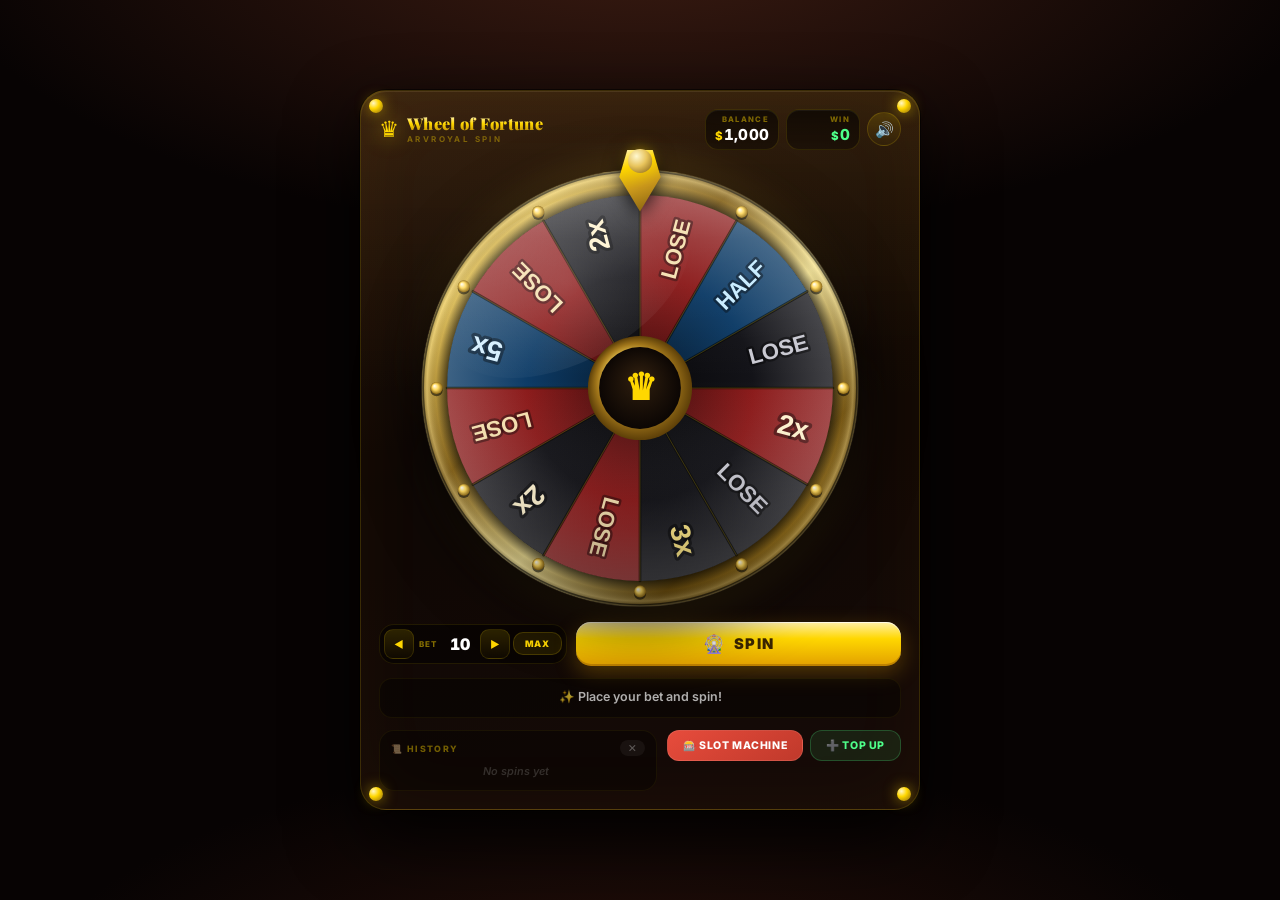
==== commit 8ac3fb67: "Update wheeloffortune.html" ====
--- a/wheeloffortune.html
+++ b/wheeloffortune.html
@@ -4,18 +4,19 @@
 <meta charset="UTF-8" />
 <meta name="viewport" content="width=device-width, initial-scale=1.0, viewport-fit=cover" />
 <meta name="theme-color" content="#0b0605" />
-<title>🎰 ArvRoyal Spin — Casino Slot</title>
+<title>🎡 ArvRoyal Spin — Wheel of Fortune</title>
 <link rel="preconnect" href="https://fonts.googleapis.com" />
 <link rel="preconnect" href="https://fonts.gstatic.com" crossorigin />
 <link href="https://fonts.googleapis.com/css2?family=Playfair+Display:wght@700;900&family=Inter:wght@400;500;600;700;800;900&display=swap" rel="stylesheet" />
 <style>
 :root{
   --gold:#ffd700;
+  --gold-lt:#ffe98a;
+  --gold-dp:#8a6512;
   --green:#4eff8a;
   --red:#ff4757;
   --orange:#ffa502;
   --text:#f6efe3;
-  --cell:92px;
   --radius:26px;
 }
 *,*::before,*::after{margin:0;padding:0;box-sizing:border-box;}
@@ -30,12 +31,14 @@
   min-height:100vh;
   min-height:100dvh;
   display:flex;align-items:center;justify-content:center;
-  padding:10px;overflow-x:hidden;
+  padding:10px;
+  overflow-x:hidden;
   -webkit-tap-highlight-color:transparent;
   -webkit-font-smoothing:antialiased;
 }
 button{font-family:inherit;touch-action:manipulation;}
 
+/* ── CABINET ── */
 .cabinet{
   position:relative;width:100%;max-width:540px;
   display:flex;flex-direction:column;gap:12px;
@@ -59,6 +62,7 @@
 .corner-gem.tl{top:8px;left:8px}   .corner-gem.tr{top:8px;right:8px}
 .corner-gem.bl{bottom:8px;left:8px} .corner-gem.br{bottom:8px;right:8px}
 
+/* ── HEADER ── */
 .cabinet-top{display:flex;align-items:center;justify-content:space-between;gap:10px;flex-wrap:wrap;}
 .brand{display:flex;align-items:center;gap:8px;min-width:0;}
 .brand-crown{font-size:1.4rem;line-height:1;color:var(--gold);filter:drop-shadow(0 0 10px rgba(255,215,0,.55));}
@@ -77,76 +81,72 @@
   box-shadow:inset 0 1px 0 rgba(255,255,255,.05);
 }
 .stat .label{display:block;font-size:.48rem;font-weight:800;letter-spacing:1.3px;text-transform:uppercase;color:rgba(255,215,0,.45);}
-.stat .value{font-size:.95rem;font-weight:800;font-variant-numeric:tabular-nums;color:#fff;white-space:nowrap;}
+.stat .value{font-size:.95rem;font-weight:800;font-variant-numeric:tabular-nums;color:#fff;letter-spacing:.2px;white-space:nowrap;}
 .stat .value .cur{color:var(--gold);font-size:.72rem;margin-right:1px;}
 .stat .value.win{color:var(--green);}
 .stat .value.win .cur{color:var(--green);}
 .icon-btn{
   width:34px;height:34px;flex:0 0 34px;border-radius:50%;
-  display:grid;place-items:center;font-size:.95rem;cursor:pointer;color:var(--gold);
+  display:grid;place-items:center;font-size:.95rem;cursor:pointer;
+  color:var(--gold);
   background:linear-gradient(180deg, rgba(255,215,0,.14), rgba(255,215,0,.03));
   border:1px solid rgba(255,215,0,.16);transition:.2s;
 }
 .icon-btn:hover{background:rgba(255,215,0,.2);}
 .icon-btn:active{transform:scale(.92);}
 
-/* SLOT */
-.slot-stage{max-width:440px;margin:0 auto;position:relative;}
-.slot-frame{
-  position:relative;display:grid;grid-template-columns:repeat(3,1fr);gap:8px;
-  padding:13px;border-radius:20px;
-  border:1px solid rgba(255,215,0,.2);
-  background:linear-gradient(180deg,#26140b,#0f0705);
-  box-shadow:
-    inset 0 0 46px rgba(0,0,0,.85),
-    inset 0 1px 0 rgba(255,230,150,.09),
-    0 12px 30px rgba(0,0,0,.6);
-}
-.reel{
-  position:relative;height:var(--cell);overflow:hidden;border-radius:13px;
-  background:linear-gradient(180deg,#fdf8ea 0%,#f0e7d2 50%,#e2d6ba 100%);
-  box-shadow:
-    inset 0 9px 16px rgba(0,0,0,.4),
-    inset 0 -9px 16px rgba(0,0,0,.4),
-    0 0 0 1px rgba(0,0,0,.55),
-    0 0 18px rgba(255,200,60,.06);
-}
-.reel::after{
-  content:'';position:absolute;inset:0;z-index:3;pointer-events:none;border-radius:13px;
-  background:linear-gradient(180deg, rgba(0,0,0,.34), rgba(0,0,0,0) 30%,
-              rgba(0,0,0,0) 70%, rgba(0,0,0,.34));
-}
-.strip{display:flex;flex-direction:column;will-change:transform;}
-.strip.blur{filter:blur(1.6px);}
-.cell{
-  height:var(--cell);display:flex;align-items:center;justify-content:center;
-  font-size:calc(var(--cell) * .56);line-height:1;user-select:none;
-  text-shadow:0 2px 3px rgba(0,0,0,.22);
-}
-.payline{
-  position:absolute;left:13px;right:13px;top:50%;height:2px;z-index:5;
-  transform:translateY(-1px);pointer-events:none;
-  background:linear-gradient(90deg,transparent,rgba(255,60,60,.55),transparent);
-  opacity:.65;
-}
-.paytable{display:flex;flex-wrap:wrap;gap:5px;justify-content:center;margin-top:10px;}
-.pay-chip{
-  font-size:.6rem;font-weight:700;letter-spacing:.2px;
-  padding:4px 8px;border-radius:9px;
-  background:rgba(0,0,0,.42);border:1px solid rgba(255,215,0,.1);
-  color:rgba(255,255,255,.62);white-space:nowrap;
-}
-.pay-chip b{color:var(--gold);font-weight:800;}
-
-/* FX */
+/* ── WHEEL STAGE ── */
+.stage{position:relative;display:flex;justify-content:center;padding:6px 0 2px;}
+.wheel-stage{
+  position:relative;width:100%;max-width:440px;aspect-ratio:1/1;
+}
+.wheel-stage::before{
+  content:'';position:absolute;inset:-12px;border-radius:50%;
+  background:conic-gradient(from 0deg,
+     rgba(255,200,60,.30), rgba(255,200,60,0) 22%,
+     rgba(255,200,60,.30) 47%, rgba(255,200,60,0) 72%,
+     rgba(255,200,60,.30));
+  filter:blur(14px);opacity:.55;
+  animation:spinGlow 8s linear infinite;pointer-events:none;
+}
+@keyframes spinGlow{to{transform:rotate(360deg)}}
+#wheelCanvas{
+  position:relative;width:100%;height:100%;display:block;
+  border-radius:50%;cursor:pointer;touch-action:manipulation;
+  filter:drop-shadow(0 16px 30px rgba(0,0,0,.8));
+}
+
+/* ── POINTER ── */
+.pointer{
+  position:absolute;top:-4%;left:50%;width:10%;aspect-ratio:1/1.4;
+  z-index:8;pointer-events:none;
+  transform-origin:50% 12%;
+  transform:translateX(-50%) rotate(0deg);
+  filter:drop-shadow(0 5px 9px rgba(0,0,0,.75));
+}
+.pointer::after{
+  content:'';display:block;width:100%;height:100%;
+  background:linear-gradient(160deg,#fff9db 0%,#ffd700 26%,#c9971b 58%,#7d5a10 100%);
+  clip-path:polygon(50% 100%, 3% 44%, 21% 0%, 79% 0%, 97% 44%);
+}
+.pointer::before{
+  content:'';position:absolute;top:-2%;left:50%;transform:translateX(-50%);
+  width:54%;aspect-ratio:1;border-radius:50%;
+  background:radial-gradient(circle at 35% 30%, #fff8d0, #e8c45c 45%, #7d5a10);
+  box-shadow:0 0 14px rgba(255,215,0,.55);z-index:2;
+}
+
+/* ── FX LAYER ── */
 .fx{
-  position:absolute;inset:0;z-index:20;display:flex;align-items:center;justify-content:center;
-  pointer-events:none;overflow:hidden;border-radius:20px;
+  position:absolute;inset:0;z-index:20;
+  display:flex;align-items:center;justify-content:center;
+  pointer-events:none;overflow:hidden;border-radius:50%;
 }
 .win-popup{
   opacity:0;transform:scale(.4);
   font-family:'Playfair Display',serif;font-weight:900;
-  font-size:clamp(1.5rem,7vw,2.3rem);color:#ffd700;text-align:center;line-height:1.1;
+  font-size:clamp(1.5rem,7vw,2.3rem);
+  color:#ffd700;text-align:center;line-height:1.1;
   text-shadow:0 0 34px rgba(255,215,0,.7), 0 5px 18px rgba(0,0,0,.9);
 }
 .win-popup.show{animation:popIn .75s cubic-bezier(.34,1.56,.64,1) forwards;}
@@ -167,11 +167,13 @@
   100%{transform:translateY(560px) rotate(760deg);opacity:0;}
 }
 
-/* CONTROLS */
+/* ── CONTROLS ── */
 .controls{display:flex;align-items:center;gap:9px;}
 .bet-section{
-  display:flex;align-items:center;gap:3px;padding:4px;border-radius:15px;
-  background:rgba(0,0,0,.5);border:1px solid rgba(255,215,0,.1);
+  display:flex;align-items:center;gap:3px;
+  padding:4px;border-radius:15px;
+  background:rgba(0,0,0,.5);
+  border:1px solid rgba(255,215,0,.1);
 }
 .bet-btn{
   width:30px;height:30px;flex:0 0 30px;border-radius:9px;cursor:pointer;
@@ -196,7 +198,10 @@
   font-size:.92rem;font-weight:900;letter-spacing:1.4px;text-transform:uppercase;
   color:#3a2500;
   background:linear-gradient(180deg,#fff0a8 0%,#ffd700 38%,#e2a000 100%);
-  box-shadow:0 7px 22px rgba(255,180,0,.28),inset 0 1px 0 rgba(255,255,255,.7),inset 0 -2px 0 rgba(120,70,0,.35);
+  box-shadow:
+    0 7px 22px rgba(255,180,0,.28),
+    inset 0 1px 0 rgba(255,255,255,.7),
+    inset 0 -2px 0 rgba(120,70,0,.35);
   transition:transform .12s, box-shadow .2s, filter .2s;
 }
 .spin-btn:hover:not(:disabled){filter:brightness(1.06);box-shadow:0 10px 30px rgba(255,180,0,.4),inset 0 1px 0 rgba(255,255,255,.7);}
@@ -204,12 +209,13 @@
 .spin-btn:disabled{opacity:.42;cursor:not-allowed;box-shadow:none;filter:grayscale(.35);}
 .spin-btn .ic{font-size:1.1rem;line-height:1;}
 
-/* MESSAGE */
+/* ── MESSAGE ── */
 .message{
   min-height:40px;display:flex;align-items:center;justify-content:center;gap:6px;
   padding:9px 14px;border-radius:13px;text-align:center;
   font-size:.78rem;font-weight:600;line-height:1.3;
-  color:rgba(255,255,255,.68);background:rgba(0,0,0,.38);
+  color:rgba(255,255,255,.68);
+  background:rgba(0,0,0,.38);
   border:1px solid rgba(255,215,0,.06);transition:.25s;
 }
 .message.win{color:var(--green);background:rgba(78,255,138,.07);border-color:rgba(78,255,138,.18);}
@@ -224,12 +230,13 @@
   to{text-shadow:0 0 24px rgba(255,215,0,.65);}
 }
 
-/* BOTTOM */
+/* ── BOTTOM PANEL ── */
 .bottom-panel{display:flex;gap:10px;flex-wrap:wrap;}
 .history-box{
   flex:1 1 180px;min-width:0;display:flex;flex-direction:column;
   padding:9px 11px;border-radius:15px;
-  background:rgba(0,0,0,.35);border:1px solid rgba(255,215,0,.06);max-height:118px;
+  background:rgba(0,0,0,.35);border:1px solid rgba(255,215,0,.06);
+  max-height:118px;
 }
 .history-header{
   display:flex;align-items:center;justify-content:space-between;
@@ -267,12 +274,12 @@
 }
 .btn-topup{color:var(--green);background:rgba(78,255,138,.09);border-color:rgba(78,255,138,.22);}
 .btn-topup:hover{background:rgba(78,255,138,.18);}
-.btn-wheel{color:#fff;background:linear-gradient(145deg,#e74c3c,#c0392b);border-color:rgba(255,255,255,.1);}
-.btn-wheel:hover{background:linear-gradient(145deg,#ff6b6b,#e74c3c);}
+.btn-slot{color:#fff;background:linear-gradient(145deg,#e74c3c,#c0392b);border-color:rgba(255,255,255,.1);}
+.btn-slot:hover{background:linear-gradient(145deg,#ff6b6b,#e74c3c);}
 .btn:active{transform:scale(.95);}
 
+/* ── RESPONSIVE ── */
 @media (max-width:460px){
-  :root{--cell:78px;}
   .cabinet{padding:11px;gap:10px;border-radius:22px;}
   .brand-title{font-size:.92rem;}
   .brand-sub{letter-spacing:1.6px;}
@@ -284,7 +291,6 @@
   .corner-gem{width:10px;height:10px;}
 }
 @media (max-width:370px){
-  :root{--cell:66px;}
   .brand-sub{display:none;}
   .stat{min-width:58px;}
   .stat .label{font-size:.42rem;}
@@ -294,7 +300,7 @@
   .max-btn{padding:4px 8px;font-size:.5rem;}
   .spin-btn{font-size:.74rem;letter-spacing:.6px;padding:11px 8px;}
 }
-@media (min-width:760px){:root{--cell:100px;} .cabinet{max-width:560px;padding:18px;}}
+@media (min-width:760px){.cabinet{max-width:560px;padding:18px;}}
 @media (prefers-reduced-motion:reduce){
   *{animation-duration:.01ms !important;animation-iteration-count:1 !important;transition-duration:.01ms !important;}
 }
@@ -312,7 +318,7 @@
     <div class="brand">
       <span class="brand-crown">♛</span>
       <div>
-        <span class="brand-title">Casino Slot</span>
+        <span class="brand-title">Wheel of Fortune</span>
         <span class="brand-sub">ArvRoyal Spin</span>
       </div>
     </div>
@@ -329,21 +335,17 @@
     </div>
   </header>
 
-  <div class="slot-stage">
-    <div class="slot-frame">
-      <div class="reel" id="reel0"><div class="strip" id="strip0"></div></div>
-      <div class="reel" id="reel1"><div class="strip" id="strip1"></div></div>
-      <div class="reel" id="reel2"><div class="strip" id="strip2"></div></div>
-      <div class="payline"></div>
-    </div>
-    <div class="paytable" id="paytable"></div>
-
-    <div class="fx">
-      <div class="win-popup" id="winPopup">
-        <span id="popupText">🎉 +$0</span>
-        <small id="popupSub">multiplier</small>
+  <div class="stage">
+    <div class="wheel-stage" id="wheelStage">
+      <div class="pointer" id="pointer"></div>
+      <canvas id="wheelCanvas" width="600" height="600"></canvas>
+      <div class="fx">
+        <div class="win-popup" id="winPopup">
+          <span id="popupText">🎉 +$0</span>
+          <small id="popupSub">multiplier</small>
+        </div>
+        <div class="confetti" id="confetti"></div>
       </div>
-      <div class="confetti" id="confetti"></div>
     </div>
   </div>
 
@@ -355,10 +357,12 @@
       <button class="bet-btn" id="betUp" aria-label="Increase bet">▶</button>
       <button class="max-btn" id="maxBetBtn">Max</button>
     </div>
-    <button class="spin-btn" id="spinBtn"><span class="ic">🎰</span> Spin</button>
+    <button class="spin-btn" id="spinBtn">
+      <span class="ic">🎡</span> Spin
+    </button>
   </div>
 
-  <div class="message" id="messageDisplay">✨ Ready to play</div>
+  <div class="message" id="messageDisplay">✨ Place your bet and spin!</div>
 
   <div class="bottom-panel">
     <div class="history-box">
@@ -371,7 +375,7 @@
       </ul>
     </div>
     <div class="db-buttons">
-      <a href="wheeloffortune.html" class="btn btn-wheel">🎡 Wheel</a>
+      <a href="index.html" class="btn btn-slot">🎰 Slot Machine</a>
       <button class="btn btn-topup" id="topUpBtn">➕ Top Up</button>
     </div>
   </div>
@@ -391,11 +395,11 @@
 (function(){
 'use strict';
 
-/* ═══════════ SHARED BALANCE (shared with wheeloffortune.html) ═══════════ */
+/* ═══════════ SHARED BALANCE (shared with index.html) ═══════════ */
 const SHARED_KEY = 'arvroyal_shared_balance';
 function readSharedBalance(){
   const raw = localStorage.getItem(SHARED_KEY);
-  if (raw === null){ localStorage.setItem(SHARED_KEY, '1000'); return 1000; }
+  if (raw === null) { localStorage.setItem(SHARED_KEY, '1000'); return 1000; }
   const n = parseFloat(raw);
   return isFinite(n) ? Math.max(0, n) : 1000;
 }
@@ -404,15 +408,38 @@
   localStorage.setItem(SHARED_KEY, String(n));
   return n;
 }
-/* ═══════════════════════════════════════════════════════════════════════ */
-
+/* ═════════════════════════════════════════════════════════════════ */
+
+const TAU = Math.PI * 2;
+
+/* 12 segments — classic casino look, RTP ≈ 95.8% */
+const SEGMENTS = [
+  { label:'2x',   value:2,      color:'#8b1a1a', text:'#fff3d0' },
+  { label:'LOSE', value:'lose', color:'#131318', text:'#c9c9d2' },
+  { label:'3x',   value:3,      color:'#131318', text:'#ffe98a' },
+  { label:'LOSE', value:'lose', color:'#8b1a1a', text:'#f5e0b0' },
+  { label:'2x',   value:2,      color:'#131318', text:'#fff3d0' },
+  { label:'LOSE', value:'lose', color:'#8b1a1a', text:'#f5e0b0' },
+  { label:'5x',   value:5,      color:'#0d3b66', text:'#d6f0ff' },
+  { label:'LOSE', value:'lose', color:'#8b1a1a', text:'#f5e0b0' },
+  { label:'2x',   value:2,      color:'#131318', text:'#fff3d0' },
+  { label:'LOSE', value:'lose', color:'#8b1a1a', text:'#f5e0b0' },
+  { label:'HALF', value:'half', color:'#0d3b66', text:'#c8ecff' },
+  { label:'LOSE', value:'lose', color:'#131318', text:'#c9c9d2' }
+];
+const N = SEGMENTS.length;
+const SEG_ANGLE = TAU / N;
+
+/* ── state ── */
 let balance = readSharedBalance();
 let bet = 10;
 let currentWin = 0;
 let history = [];
 let isSpinning = false;
 let muted = false;
-
+let rotation = 0;
+
+/* ── DOM ── */
 const $ = id => document.getElementById(id);
 const balanceDisplay = $('balanceDisplay');
 const winDisplay     = $('winDisplay');
@@ -430,27 +457,27 @@
 const popupText      = $('popupText');
 const popupSub       = $('popupSub');
 const confettiEl     = $('confetti');
-const bgMusic        = $('bgMusic');
-const spinningSound  = $('spinningSound');
-const jackpotSound   = $('jackpotSound');
-
-/* ── slot config ── */
-const SYMBOLS = [
-  { s:'🍒', w:30, m:8   },
-  { s:'🍋', w:25, m:6   },
-  { s:'🔔', w:18, m:12  },
-  { s:'⭐', w:12, m:10  },
-  { s:'💎', w:8,  m:25  },
-  { s:'7️⃣', w:4,  m:50  },
-  { s:'🍀', w:2,  m:15  },
-  { s:'🎰', w:1,  m:100 }
-];
-const TOTAL_W = SYMBOLS.reduce((a,b)=> a+b.w, 0);
-const TRIPLE = Object.fromEntries(SYMBOLS.map(o=>[o.s, o.m]));
-
+const pointerEl      = $('pointer');
+const wheelStage     = $('wheelStage');
+const canvas         = $('wheelCanvas');
+const ctx            = canvas.getContext('2d');
+
+const bgMusic       = $('bgMusic');
+const spinningSound = $('spinningSound');
+const jackpotSound  = $('jackpotSound');
+
+/* ── helpers ── */
 const money = n => '$' + Math.floor(n).toLocaleString('en-US');
 function setMessage(t, type){ messageDisplay.textContent = t; messageDisplay.className = 'message' + (type && type!=='info' ? ' '+type : ''); }
-
+function shade(hex, amt){
+  const n = parseInt(hex.slice(1),16);
+  let r=(n>>16)&255, g=(n>>8)&255, b=n&255;
+  if (amt>0){ r+=(255-r)*amt; g+=(255-g)*amt; b+=(255-b)*amt; }
+  else { r*=1+amt; g*=1+amt; b*=1+amt; }
+  return `rgb(${r|0},${g|0},${b|0})`;
+}
+
+/* ── UI ── */
 function updateUI(){
   balanceDisplay.innerHTML = `<span class="cur">$</span>${Math.floor(balance).toLocaleString('en-US')}`;
   winDisplay.innerHTML     = `<span class="cur">$</span>${Math.floor(currentWin).toLocaleString('en-US')}`;
@@ -467,7 +494,7 @@
 function renderHistory(){
   if (!history.length){ historyList.innerHTML = '<li class="empty">No spins yet</li>'; return; }
   let html = '';
-  for (const h of history.slice(0,22)){
+  for (const h of history.slice(0, 22)){
     const cls = h.net>0 ? 'up' : (h.net<0 ? 'down' : 'even');
     const sign = h.net>0 ? '+' : (h.net<0 ? '-' : '±');
     html += `<li><span class="h-label">${h.label}</span><span class="h-net ${cls}">${sign}${money(Math.abs(h.net)).slice(1)}</span></li>`;
@@ -506,8 +533,208 @@
     o.start(t); o.stop(t+dur+0.02);
   } catch(_){}
 }
+const tickSound = () => beep(1400 + Math.random()*380, 0.045, 'square', 0.055, 420);
 function winChime(){ [523,659,784,1047].forEach((f,i)=> setTimeout(()=>beep(f,0.22,'triangle',0.09), i*85)); }
 function jackpotChime(){ [523,659,784,1047,1319,1568].forEach((f,i)=> setTimeout(()=>beep(f,0.3,'triangle',0.11), i*90)); }
+
+/* ── canvas ── */
+let sprite = null, wheelSize = 400, dpr = 1;
+
+function setupCanvas(){
+  dpr = Math.min(window.devicePixelRatio || 1, 2);
+  const S = Math.max(1, Math.round(wheelSize));
+  canvas.width  = Math.round(S*dpr);
+  canvas.height = Math.round(S*dpr);
+  canvas.style.width  = S + 'px';
+  canvas.style.height = S + 'px';
+  buildSprite();
+  drawWheel(rotation);
+}
+
+/* Pre-render the rotating face once */
+function buildSprite(){
+  const S = wheelSize;
+  if (!sprite) sprite = document.createElement('canvas');
+  sprite.width  = Math.round(S*dpr);
+  sprite.height = Math.round(S*dpr);
+
+  const c = sprite.getContext('2d');
+  c.setTransform(dpr,0,0,dpr,0,0);
+  c.clearRect(0,0,S,S);
+
+  const cx = S/2, cy = S/2;
+  const R = S/2 - 2;
+  const rimW = Math.max(9, R*0.115);
+  const faceR = R - rimW;
+
+  /* outer metallic rim */
+  const rimGrad = c.createLinearGradient(0,0,S,S);
+  rimGrad.addColorStop(0.00, '#5b3d0c');
+  rimGrad.addColorStop(0.18, '#eac95f');
+  rimGrad.addColorStop(0.38, '#8a6516');
+  rimGrad.addColorStop(0.56, '#f8e79a');
+  rimGrad.addColorStop(0.76, '#7a5810');
+  rimGrad.addColorStop(1.00, '#d8ab3a');
+  c.beginPath(); c.arc(cx,cy,R,0,TAU); c.fillStyle = rimGrad; c.fill();
+
+  /* rim bevel */
+  c.beginPath(); c.arc(cx,cy,R,0,TAU); c.arc(cx,cy,faceR,0,TAU,true);
+  const bevel = c.createRadialGradient(cx,cy,faceR,cx,cy,R);
+  bevel.addColorStop(0, 'rgba(0,0,0,.6)');
+  bevel.addColorStop(.45, 'rgba(0,0,0,.05)');
+  bevel.addColorStop(.8, 'rgba(255,240,180,.28)');
+  bevel.addColorStop(1, 'rgba(0,0,0,.35)');
+  c.fillStyle = bevel; c.fill();
+
+  /* face base */
+  c.beginPath(); c.arc(cx,cy,faceR,0,TAU); c.fillStyle = '#0b0806'; c.fill();
+
+  /* segments */
+  for (let i = 0; i < N; i++){
+    const seg = SEGMENTS[i];
+    const a0 = i*SEG_ANGLE, a1 = a0 + SEG_ANGLE;
+    c.beginPath();
+    c.moveTo(cx,cy);
+    c.arc(cx,cy,faceR,a0,a1);
+    c.closePath();
+    const g = c.createRadialGradient(cx,cy,faceR*0.08,cx,cy,faceR);
+    g.addColorStop(0.00, shade(seg.color, -0.5));
+    g.addColorStop(0.55, seg.color);
+    g.addColorStop(1.00, shade(seg.color, 0.2));
+    c.fillStyle = g; c.fill();
+  }
+
+  /* dividers */
+  c.lineCap = 'round';
+  for (let i = 0; i < N; i++){
+    const a = i*SEG_ANGLE;
+    const x1 = cx + Math.cos(a)*faceR*0.055;
+    const y1 = cy + Math.sin(a)*faceR*0.055;
+    const x2 = cx + Math.cos(a)*faceR;
+    const y2 = cy + Math.sin(a)*faceR;
+    c.beginPath(); c.moveTo(x1,y1); c.lineTo(x2,y2);
+    c.strokeStyle = 'rgba(0,0,0,.55)';
+    c.lineWidth = Math.max(1.4, faceR*0.014); c.stroke();
+    c.beginPath(); c.moveTo(x1,y1); c.lineTo(x2,y2);
+    c.strokeStyle = 'rgba(255,215,0,.22)';
+    c.lineWidth = Math.max(0.6, faceR*0.005); c.stroke();
+  }
+
+  /* labels */
+  for (let i = 0; i < N; i++){
+    const seg = SEGMENTS[i];
+    const mid = (i + 0.5)*SEG_ANGLE;
+    c.save();
+    c.translate(cx,cy);
+    c.rotate(mid);
+    c.textAlign = 'right';
+    c.textBaseline = 'middle';
+    const fs = faceR * (seg.label.length > 3 ? 0.115 : 0.145);
+    c.font = `900 ${fs}px 'Inter', sans-serif`;
+    c.lineJoin = 'round';
+    c.strokeStyle = 'rgba(0,0,0,.4)';
+    c.lineWidth = fs*0.22;
+    c.strokeText(seg.label, faceR*0.9, 0);
+    c.fillStyle = seg.text;
+    c.fillText(seg.label, faceR*0.9, 0);
+    c.restore();
+  }
+
+  /* pegs */
+  const pegRing = faceR + rimW*0.42;
+  const pegSize = Math.max(2.4, R*0.028);
+  for (let i = 0; i < N; i++){
+    const a = i*SEG_ANGLE;
+    const px = cx + Math.cos(a)*pegRing;
+    const py = cy + Math.sin(a)*pegRing;
+    c.beginPath();
+    c.arc(px, py + pegSize*0.35, pegSize, 0, TAU);
+    c.fillStyle = 'rgba(0,0,0,.55)'; c.fill();
+    const pg = c.createRadialGradient(px-pegSize*0.35, py-pegSize*0.35, pegSize*0.08, px, py, pegSize);
+    pg.addColorStop(0, '#fffbe6');
+    pg.addColorStop(0.45, '#ffd95e');
+    pg.addColorStop(1, '#8a6512');
+    c.beginPath(); c.arc(px,py,pegSize,0,TAU);
+    c.fillStyle = pg; c.fill();
+  }
+
+  /* outer hairline */
+  c.beginPath(); c.arc(cx,cy,R-1,0,TAU);
+  c.strokeStyle = 'rgba(0,0,0,.55)'; c.lineWidth = 2; c.stroke();
+}
+
+/* Draw the wheel with current rotation + static lighting */
+function drawWheel(rot){
+  const S = wheelSize;
+  const cx = S/2, cy = S/2;
+  const R = S/2 - 2;
+  const rimW = Math.max(9, R*0.115);
+  const faceR = R - rimW;
+
+  ctx.setTransform(dpr,0,0,dpr,0,0);
+  ctx.clearRect(0,0,S,S);
+
+  /* rotating face */
+  ctx.save();
+  ctx.translate(cx,cy);
+  ctx.rotate(rot);
+  ctx.drawImage(sprite, -S/2, -S/2, S, S);
+  ctx.restore();
+
+  /* static lighting */
+  ctx.save();
+  ctx.beginPath(); ctx.arc(cx,cy,R,0,TAU); ctx.clip();
+  const lg = ctx.createLinearGradient(0,0,0,S);
+  lg.addColorStop(0.00, 'rgba(255,255,255,.17)');
+  lg.addColorStop(0.16, 'rgba(255,255,255,.05)');
+  lg.addColorStop(0.48, 'rgba(255,255,255,0)');
+  lg.addColorStop(0.82, 'rgba(0,0,0,.13)');
+  lg.addColorStop(1.00, 'rgba(0,0,0,.34)');
+  ctx.fillStyle = lg;
+  ctx.fillRect(0,0,S,S);
+
+  const hx = cx - R*0.34, hy = cy - R*0.48;
+  const hg = ctx.createRadialGradient(hx,hy,0,hx,hy,R*0.62);
+  hg.addColorStop(0, 'rgba(255,255,255,.15)');
+  hg.addColorStop(1, 'rgba(255,255,255,0)');
+  ctx.fillStyle = hg;
+  ctx.beginPath();
+  ctx.ellipse(hx,hy,R*0.62,R*0.36,-0.5,0,TAU);
+  ctx.fill();
+  ctx.restore();
+
+  /* static centre hub */
+  const hubR = faceR * 0.20;
+  const hgr = ctx.createRadialGradient(cx-hubR*0.45, cy-hubR*0.5, hubR*0.1, cx, cy, hubR*1.35);
+  hgr.addColorStop(0, '#fff6cc');
+  hgr.addColorStop(0.36, '#e9c552');
+  hgr.addColorStop(0.72, '#a1761a');
+  hgr.addColorStop(1, '#5d3f08');
+  ctx.beginPath(); ctx.arc(cx,cy,hubR*1.35,0,TAU); ctx.fillStyle = hgr; ctx.fill();
+
+  ctx.beginPath(); ctx.arc(cx,cy,hubR*1.06,0,TAU);
+  const ig = ctx.createRadialGradient(cx, cy-hubR*0.3, 0, cx, cy, hubR*1.1);
+  ig.addColorStop(0, '#31200f');
+  ig.addColorStop(1, '#0a0503');
+  ctx.fillStyle = ig; ctx.fill();
+
+  ctx.fillStyle = '#ffd700';
+  ctx.font = `900 ${hubR*0.95}px 'Playfair Display', serif`;
+  ctx.textAlign = 'center';
+  ctx.textBaseline = 'middle';
+  ctx.fillText('♛', cx, cy + hubR*0.06);
+
+  /* static top-light ring */
+  ctx.beginPath(); ctx.arc(cx,cy,R,0,TAU);
+  ctx.strokeStyle = 'rgba(255,235,170,.16)';
+  ctx.lineWidth = 1.5; ctx.stroke();
+}
+
+/* which segment under pointer? */
+function pointerIndex(rot){
+  const eff = ((-Math.PI/2 - rot) % TAU + TAU) % TAU;
+  return Math.floor(eff / SEG_ANGLE) % N;
+}
 
 /* ── FX ── */
 function showPopup(text, sub){
@@ -538,32 +765,8 @@
   setTimeout(()=>{ confettiEl.innerHTML = ''; }, 3800);
 }
 
-/* ── slot logic ── */
-function pickSymbol(){
-  let r = Math.random() * TOTAL_W;
-  for (const o of SYMBOLS){ r -= o.w; if (r <= 0) return o.s; }
-  return SYMBOLS[0].s;
-}
-const reels = [$('reel0'), $('reel1'), $('reel2')];
-const strips = [$('strip0'), $('strip1'), $('strip2')];
-
-function buildPaytable(){
-  const el = $('paytable');
-  const order = [...SYMBOLS].sort((a,b)=> b.m - a.m);
-  el.innerHTML = order.map(o =>
-    `<span class="pay-chip">${o.s}${o.s}${o.s} <b>×${o.m}</b></span>`
-  ).join('') + `<span class="pay-chip">Any pair <b>×1</b></span>`;
-}
-function idleReels(){
-  strips.forEach(s => {
-    s.innerHTML = `<div class="cell">${pickSymbol()}</div>`;
-    s.style.transition = 'none';
-    s.style.transform = 'translate3d(0,0,0)';
-    s.classList.remove('blur');
-  });
-}
-
-function spinSlots(){
+/* ── SPIN ── */
+function spinWheel(){
   if (isSpinning) return;
   if (bet > balance){ setMessage('❌ Insufficient balance!', 'lose'); return; }
 
@@ -573,95 +776,103 @@
   balance = writeSharedBalance(balance);
   currentWin = 0;
   updateUI();
-  setMessage('🎰 Spinning…', 'info');
+  setMessage('🎡 Spinning…', 'info');
   winPopup.classList.remove('show');
   confettiEl.innerHTML = '';
 
   if (!muted){ try { spinningSound.currentTime = 0; spinningSound.play().catch(()=>{}); } catch(_){} }
 
-  const results = [pickSymbol(), pickSymbol(), pickSymbol()];
-  const CELLS = 22;
-  const durations = [1250, 1650, 2050];
-  let maxEnd = 0;
-
-  strips.forEach((strip, i) => {
-    const cell = reels[i].clientHeight || 80;
-    strip.innerHTML = '';
-    for (let k = 0; k < CELLS - 1; k++){
-      const d = document.createElement('div');
-      d.className = 'cell';
-      d.textContent = pickSymbol();
-      strip.appendChild(d);
+  /* fair random target */
+  const targetIdx = (Math.random()*N)|0;
+  const jitter = (Math.random() - 0.5)*0.62;
+  const targetEff = (targetIdx + 0.5 + jitter)*SEG_ANGLE;
+  const base = -Math.PI/2 - targetEff;
+  const turns = 6 + Math.random()*3;
+  const k = Math.ceil((rotation + turns*TAU - base)/TAU);
+  const finalRotation = base + k*TAU;
+
+  const startRotation = rotation;
+  const delta = finalRotation - startRotation;
+  const duration = 5000 + Math.random()*900;
+  const t0 = performance.now();
+
+  let lastIdx = pointerIndex(startRotation);
+  let prevRot = startRotation;
+
+  const easeOut = t => 1 - Math.pow(1-t, 4.2);
+
+  function frame(now){
+    const p = Math.min((now - t0)/duration, 1);
+    const rot = startRotation + delta*easeOut(p);
+
+    const speed = Math.abs(rot - prevRot);
+    const flex = Math.min(13, speed*42);
+    pointerEl.style.transform = `translateX(-50%) rotate(${-flex}deg)`;
+    prevRot = rot;
+
+    const idx = pointerIndex(rot);
+    if (idx !== lastIdx){ lastIdx = idx; tickSound(); }
+
+    rotation = rot;
+    drawWheel(rot);
+
+    if (p < 1) requestAnimationFrame(frame);
+    else {
+      rotation = finalRotation;
+      drawWheel(finalRotation);
+      pointerEl.style.transform = 'translateX(-50%) rotate(0deg)';
+      finishSpin();
     }
-    const last = document.createElement('div');
-    last.className = 'cell';
-    last.textContent = results[i];
-    strip.appendChild(last);
-
-    strip.style.transition = 'none';
-    strip.style.transform = 'translate3d(0,0,0)';
-    strip.classList.add('blur');
-
-    void strip.offsetWidth;
-
-    const dur = durations[i];
-    maxEnd = Math.max(maxEnd, dur);
-    strip.style.transition = `transform ${dur}ms cubic-bezier(.16,.86,.28,1)`;
-    strip.style.transform = `translate3d(0,${-(CELLS-1)*cell}px,0)`;
-
-    setTimeout(()=> strip.classList.remove('blur'), dur - 130);
-  });
-
-  setTimeout(()=> finishSlotSpin(results), maxEnd + 120);
-}
-
-function finishSlotSpin(res){
+  }
+  requestAnimationFrame(frame);
+}
+
+function finishSpin(){
   try { spinningSound.pause(); spinningSound.currentTime = 0; } catch(_){}
 
-  const [a,b,c] = res;
-  let win = 0, label = 'No match', type = 'info', text = '';
-
-  if (a === b && b === c){
-    const m = TRIPLE[a] || 5;
-    win = bet * m;
-    label = `${a}${b}${c}`;
-    if (m >= 25){
+  const seg = SEGMENTS[pointerIndex(rotation)];
+  let win = 0, type = 'info', text = '';
+
+  if (seg.value === 'lose'){
+    type = 'lose'; text = `💀 LOSE — you lost ${money(bet)}`;
+  } else if (seg.value === 'half'){
+    win = Math.floor(bet*0.5); type = 'half';
+    text = `✂️ HALF — ${money(win)} returned (lost ${money(bet - win)})`;
+  } else {
+    win = bet*seg.value; type = 'win';
+    text = `🎯 ${seg.label} — you won ${money(win)}!`;
+    if (seg.value >= 5){
       type = 'jackpot';
-      text = `🏆 JACKPOT! ${a}${b}${c} — ${money(win)}!`;
+      text = `🏆 JACKPOT! ${seg.label} = ${money(win)}`;
       if (!muted){ try { jackpotSound.currentTime = 0; jackpotSound.play().catch(()=>{}); } catch(_){} }
       jackpotChime();
-      spawnConfetti(60);
-      showPopup(`🎉 +${money(win)}`, `${m}× triple`);
+      spawnConfetti(56);
+      showPopup(`🎉 +${money(win)}`, `${seg.label} multiplier`);
     } else {
-      type = 'win';
-      text = `✨ ${a}${b}${c} — you won ${money(win)}!`;
       winChime();
       spawnConfetti(14);
-      showPopup(`+${money(win)}`, `${m}× triple`);
+      showPopup(`+${money(win)}`, `${seg.label} multiplier`);
     }
-  } else if (a === b || b === c || a === c){
-    win = bet; label = 'Pair'; type = 'half';
-    text = `🔸 Pair — bet returned (${money(win)})`;
-    beep(760, 0.12, 'triangle', 0.07);
-  } else {
-    type = 'lose';
-    text = `💀 No match — you lost ${money(bet)}`;
   }
 
   setMessage(text, type);
   balance += win;
   balance = writeSharedBalance(balance);
   currentWin = win;
-  pushHistory(label, bet, win);
+  pushHistory(seg.label, bet, win);
 
   isSpinning = false;
   updateUI();
   autoplayMusic();
 }
 
+/* ── music ── */
 function autoplayMusic(){
   if (muted) return;
-  if (bgMusic.paused){ bgMusic.volume = 0.35; bgMusic.play().catch(()=>{}); }
+  if (bgMusic.paused){
+    bgMusic.volume = 0.35;
+    bgMusic.play().catch(()=>{});
+  }
 }
 
 /* ── bet controls ── */
@@ -689,7 +900,8 @@
 });
 
 /* ── spin / mute / topup ── */
-spinBtn.addEventListener('click', ()=>{ audioCtx(); spinSlots(); });
+spinBtn.addEventListener('click', ()=>{ audioCtx(); spinWheel(); });
+canvas.addEventListener('click', ()=>{ audioCtx(); if (!isSpinning) spinWheel(); });
 
 muteBtn.addEventListener('click', ()=>{
   muted = !muted;
@@ -714,6 +926,7 @@
   setMessage('🧹 History cleared', 'info');
 });
 
+/* ── keyboard ── */
 document.addEventListener('keydown', e=>{
   if (e.target && /input|textarea/i.test(e.target.tagName)) return;
   if (e.code === 'Space' || e.key === 'Enter'){ e.preventDefault(); spinBtn.click(); }
@@ -722,12 +935,32 @@
   else if (e.key === 'm' || e.key === 'M') muteBtn.click();
 });
 
-/* ── shared balance sync across tabs ── */
+/* ── resize ── */
+let resizeRAF = null;
+function handleResize(){
+  cancelAnimationFrame(resizeRAF);
+  resizeRAF = requestAnimationFrame(()=>{
+    const w = wheelStage.clientWidth;
+    if (w && Math.abs(w - wheelSize) > 0.5){
+      wheelSize = w;
+      setupCanvas();
+    }
+  });
+}
+window.addEventListener('resize', handleResize);
+window.addEventListener('orientationchange', ()=> setTimeout(handleResize, 220));
+if (window.ResizeObserver) new ResizeObserver(handleResize).observe(wheelStage);
+
+/* ── sync shared balance across tabs ── */
 window.addEventListener('storage', e=>{
   if (e.key !== SHARED_KEY || e.newValue === null) return;
   const n = parseFloat(e.newValue);
-  if (isFinite(n) && !isSpinning){ balance = Math.max(0, n); updateUI(); }
+  if (isFinite(n) && !isSpinning){
+    balance = Math.max(0, n);
+    updateUI();
+  }
 });
+/* refocus → re-read (in case other tab changed it while we were hidden) */
 window.addEventListener('focus', ()=>{
   if (isSpinning) return;
   const n = readSharedBalance();
@@ -743,11 +976,11 @@
 /* ── init ── */
 function init(){
   balance = readSharedBalance();
-  buildPaytable();
-  idleReels();
+  wheelSize = wheelStage.clientWidth || 400;
+  setupCanvas();
   if (bet > balance) bet = Math.max(1, Math.floor(balance));
   updateUI();
-  setMessage('✨ Ready to play', 'info');
+  setMessage('✨ Place your bet and spin!', 'info');
 
   [spinningSound, jackpotSound, bgMusic].forEach(a=>{ try{ a.volume = 0.35; }catch(_){} });
 
@@ -760,6 +993,7 @@
   document.addEventListener('pointerdown', unlock);
   document.addEventListener('keydown', unlock);
 
+  /* re-sync balance occasionally so slot changes show up */
   setInterval(()=>{
     if (isSpinning) return;
     const n = readSharedBalance();
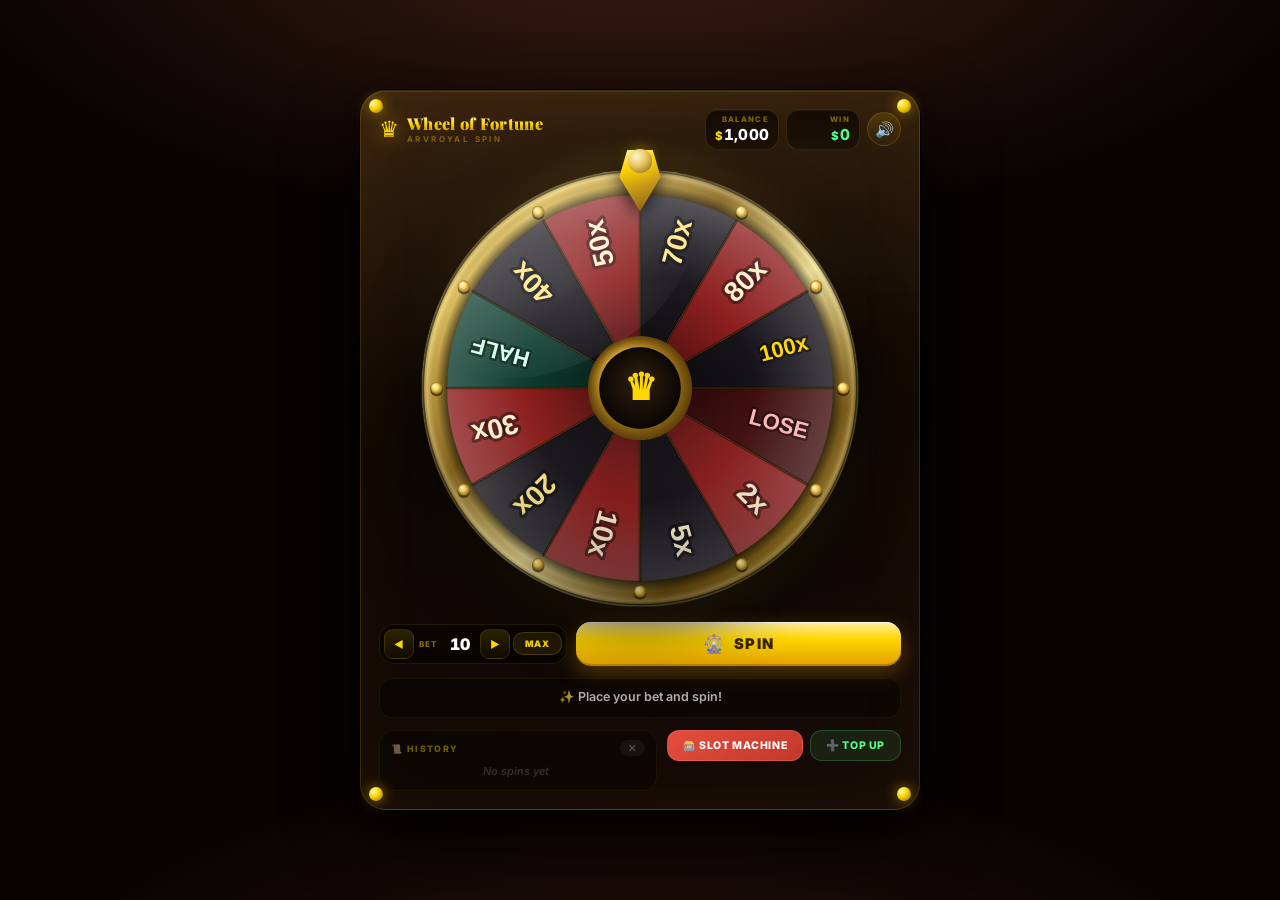
==== commit 26ef4c1c: "Update wheeloffortune.html" ====
--- a/wheeloffortune.html
+++ b/wheeloffortune.html
@@ -414,18 +414,18 @@
 
 /* 12 segments — classic casino look, RTP ≈ 95.8% */
 const SEGMENTS = [
-  { label:'2x',   value:2,      color:'#8b1a1a', text:'#fff3d0' },
-  { label:'LOSE', value:'lose', color:'#131318', text:'#c9c9d2' },
-  { label:'3x',   value:3,      color:'#131318', text:'#ffe98a' },
-  { label:'LOSE', value:'lose', color:'#8b1a1a', text:'#f5e0b0' },
-  { label:'2x',   value:2,      color:'#131318', text:'#fff3d0' },
-  { label:'LOSE', value:'lose', color:'#8b1a1a', text:'#f5e0b0' },
-  { label:'5x',   value:5,      color:'#0d3b66', text:'#d6f0ff' },
-  { label:'LOSE', value:'lose', color:'#8b1a1a', text:'#f5e0b0' },
-  { label:'2x',   value:2,      color:'#131318', text:'#fff3d0' },
-  { label:'LOSE', value:'lose', color:'#8b1a1a', text:'#f5e0b0' },
-  { label:'HALF', value:'half', color:'#0d3b66', text:'#c8ecff' },
-  { label:'LOSE', value:'lose', color:'#131318', text:'#c9c9d2' }
+  { label:'LOSE', value:'lose', color:'#3d0a0a', text:'#ffb8b8' }, // 0
+  { label:'2x',   value:2,      color:'#8b1a1a', text:'#fff3d0' }, // 1
+  { label:'5x',   value:5,      color:'#141118', text:'#fff3d0' }, // 2
+  { label:'10x',  value:10,     color:'#8b1a1a', text:'#fff3d0' }, // 3
+  { label:'20x',  value:20,     color:'#141118', text:'#ffe98a' }, // 4
+  { label:'30x',  value:30,     color:'#8b1a1a', text:'#fff3d0' }, // 5
+  { label:'HALF', value:'half', color:'#0d3b2e', text:'#d6ffe8' }, // 6
+  { label:'40x',  value:40,     color:'#141118', text:'#ffe98a' }, // 7
+  { label:'50x',  value:50,     color:'#8b1a1a', text:'#fff3d0' }, // 8
+  { label:'70x',  value:70,     color:'#141118', text:'#ffe98a' }, // 9
+  { label:'80x',  value:80,     color:'#8b1a1a', text:'#fff3d0' }, // 10
+  { label:'100x', value:100,    color:'#141118', text:'#ffd700' }  // 11
 ];
 const N = SEGMENTS.length;
 const SEG_ANGLE = TAU / N;
